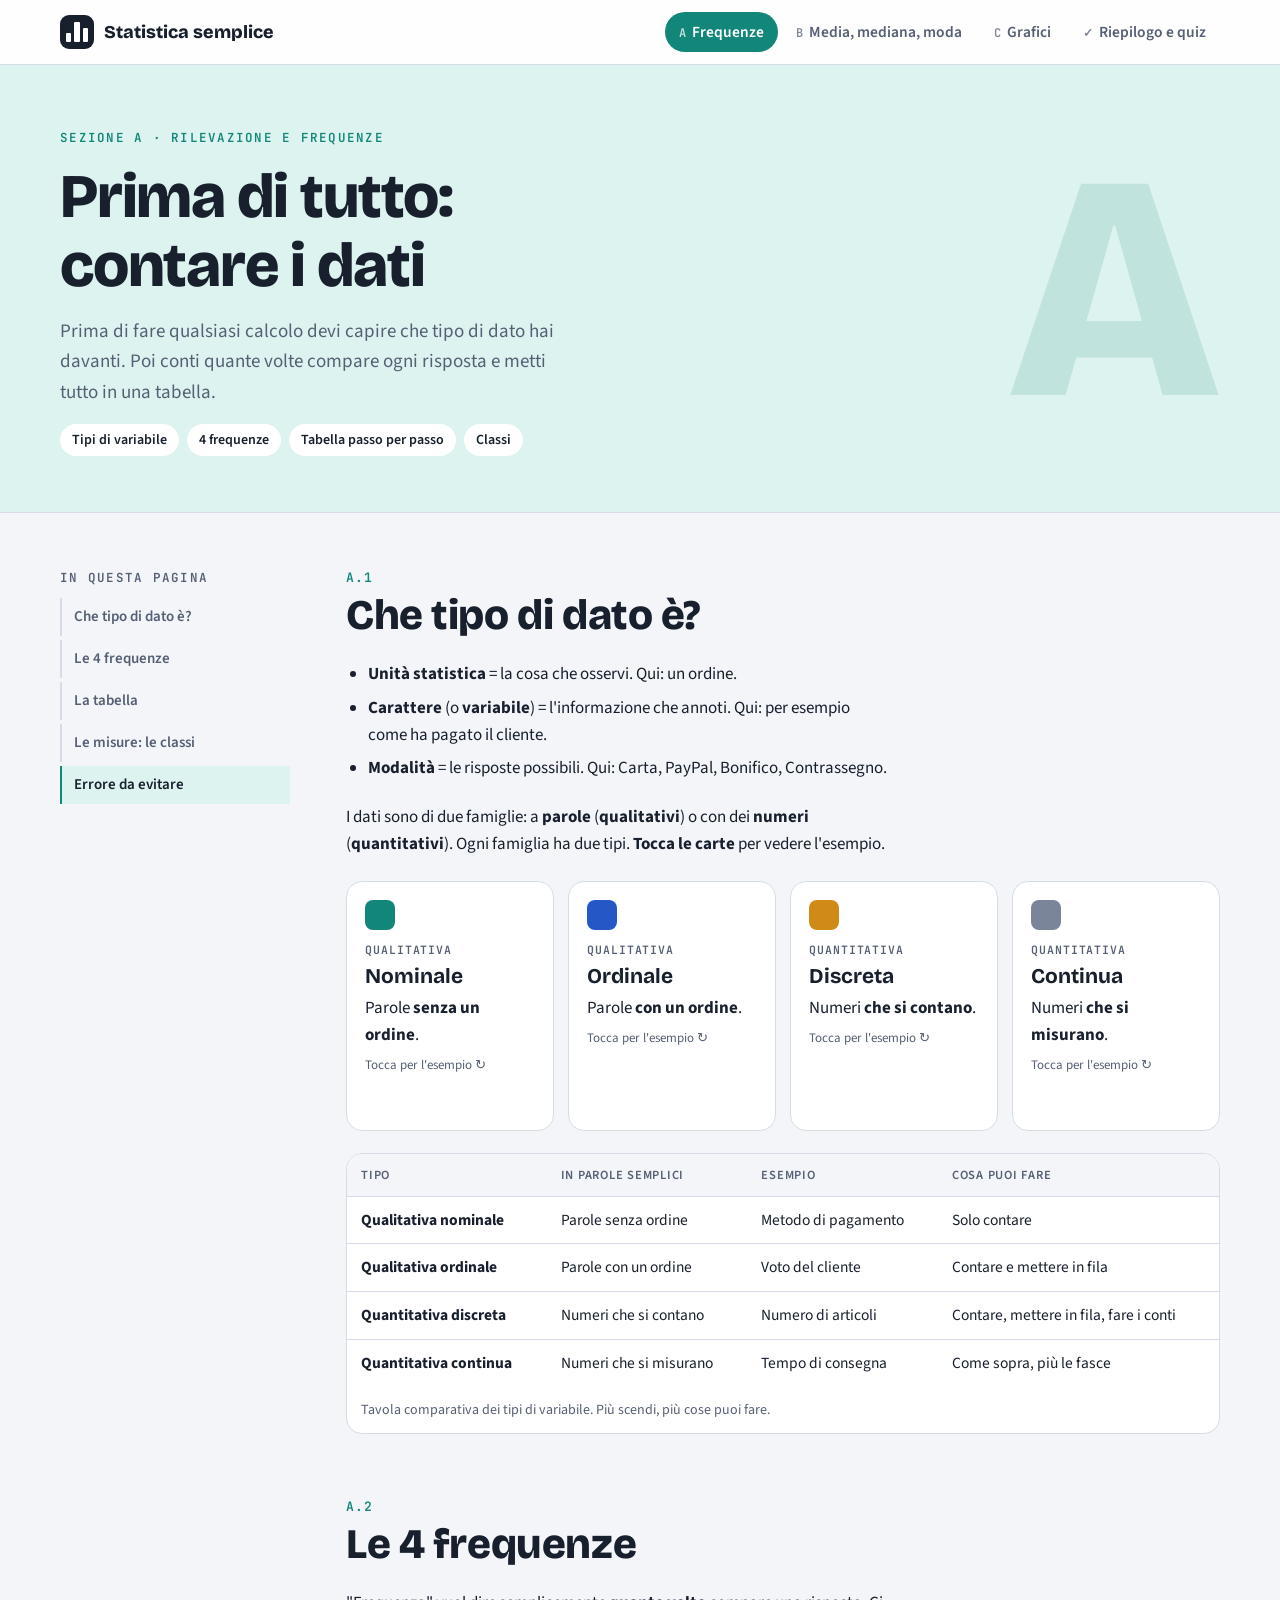
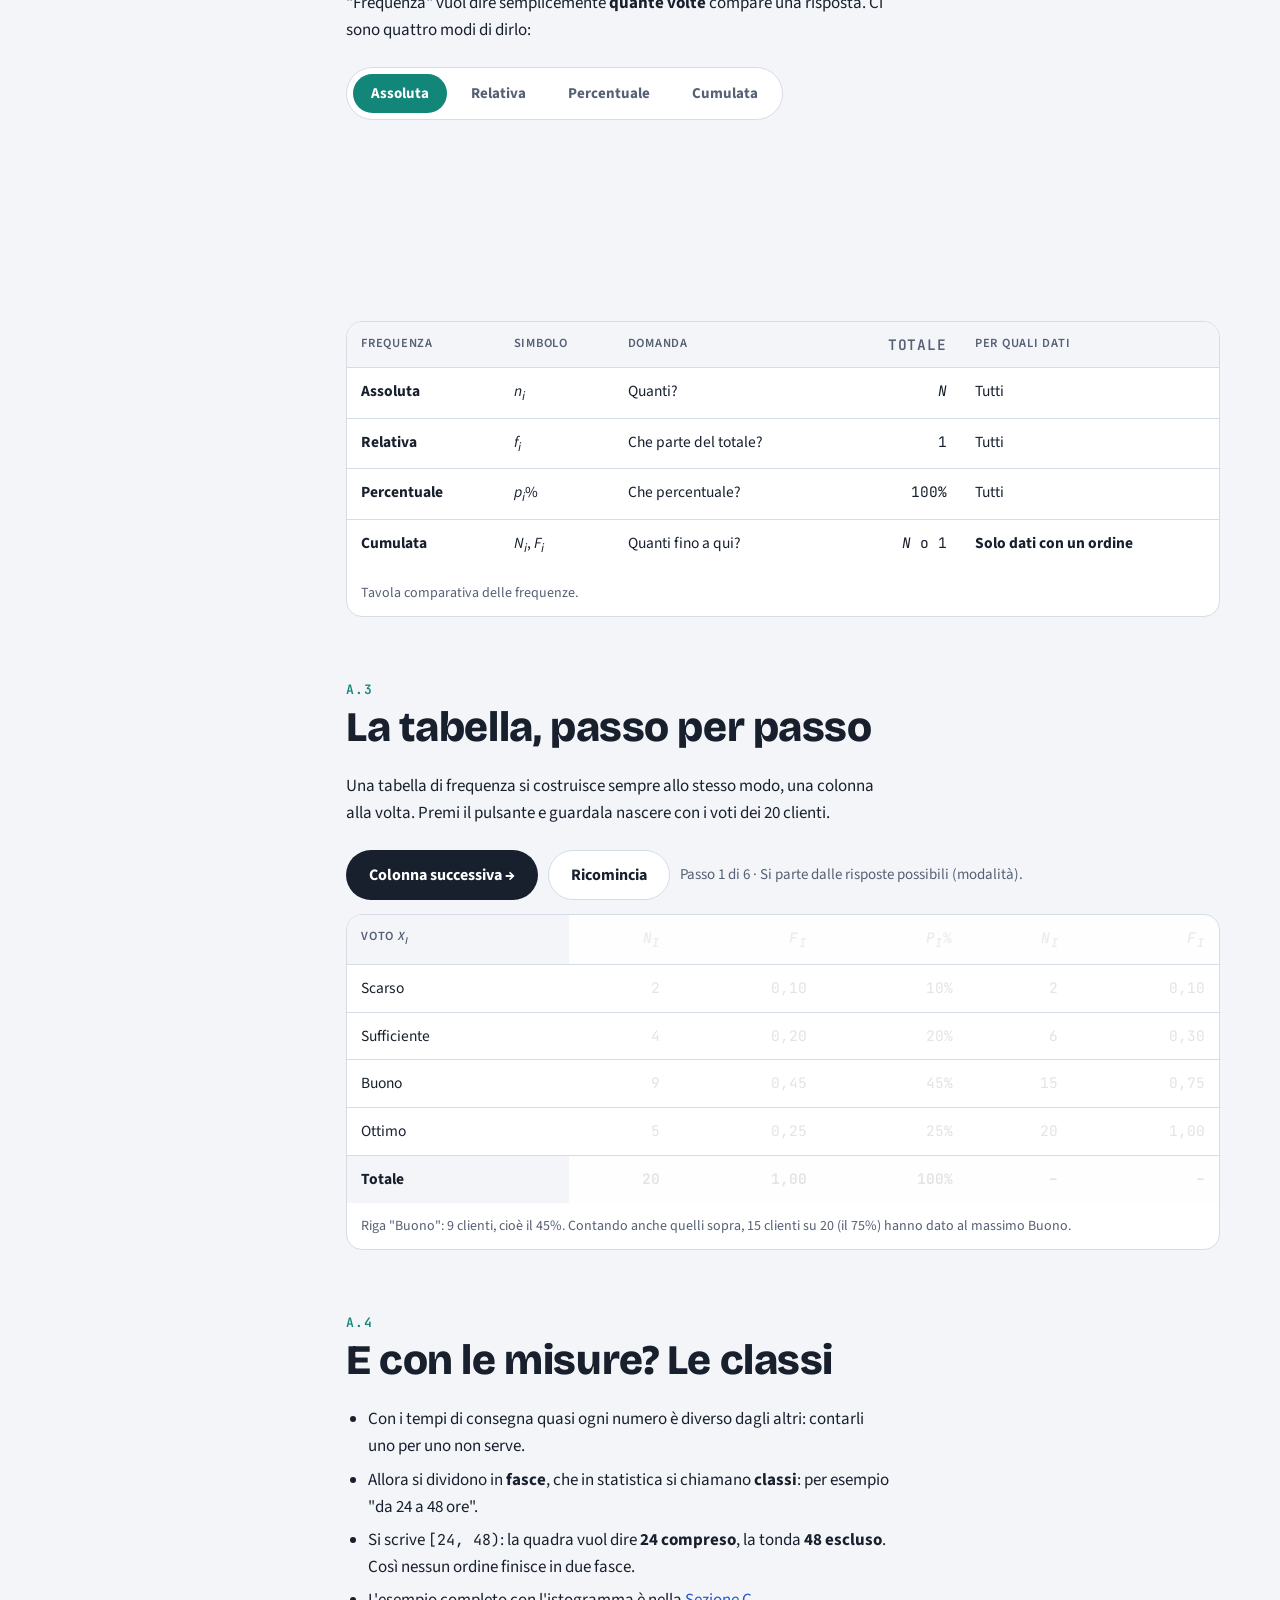
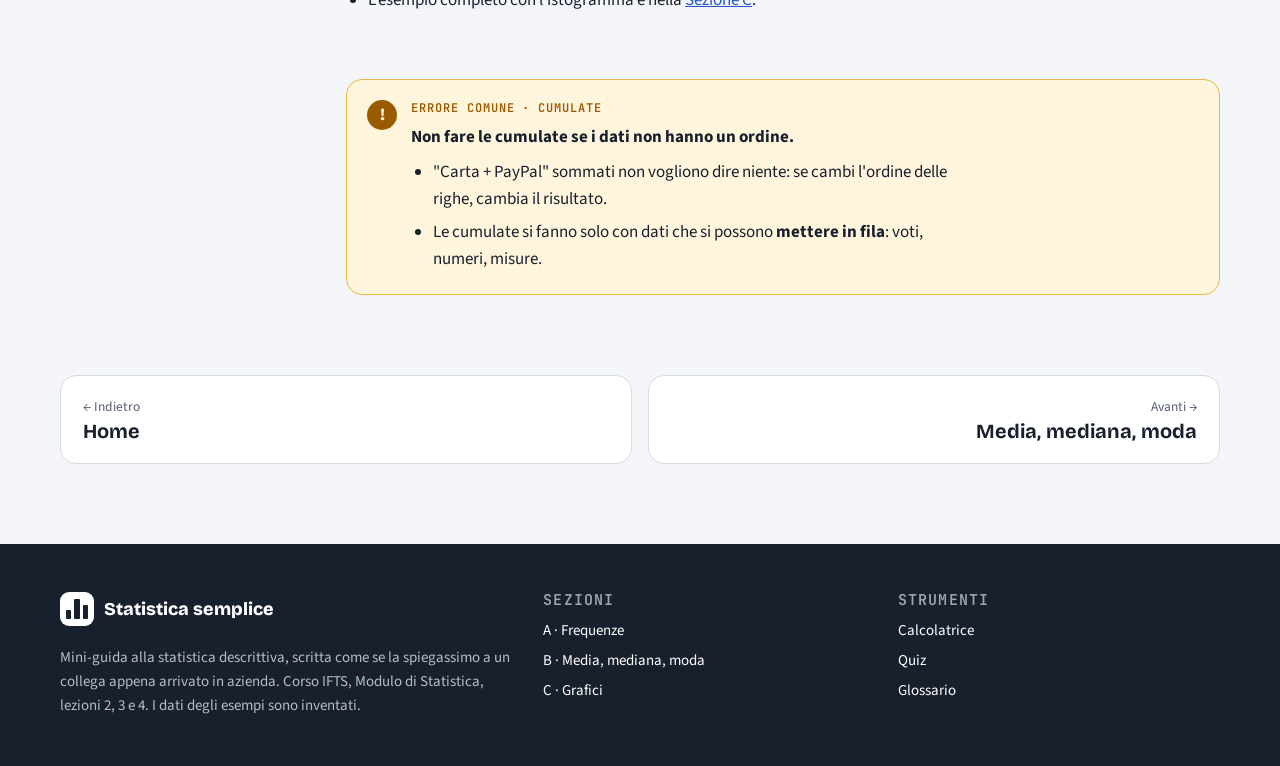
==== frequenze.html @ a4871681 "Trasforma la guida in un sito su più pagine Home con percorso e scelta guidata, pagine A, B e C con " ====
<!doctype html>
<html lang="it">
<head>
<meta charset="utf-8">
<meta name="viewport" content="width=device-width, initial-scale=1, viewport-fit=cover">
<title>Frequenze e tipi di dati · Statistica descrittiva spiegata semplice</title>
<meta name="description" content="Variabili qualitative e quantitative, frequenza assoluta, relativa, percentuale e cumulata, tabella di frequenza e classi, spiegate semplice.">
<meta name="robots" content="index, follow">
<link rel="canonical" href="https://mistik80.github.io/statistica-descrittiva/frequenze.html">
<meta property="og:type" content="website">
<meta property="og:url" content="https://mistik80.github.io/statistica-descrittiva/frequenze.html">
<meta property="og:title" content="Frequenze e tipi di dati · Statistica descrittiva spiegata semplice">
<meta property="og:description" content="Variabili qualitative e quantitative, frequenza assoluta, relativa, percentuale e cumulata, tabella di frequenza e classi, spiegate semplice.">
<meta property="og:locale" content="it_IT">
<meta name="theme-color" content="#2557c7">
<link rel="icon" href="favicon.svg" type="image/svg+xml">
<link rel="preconnect" href="https://fonts.googleapis.com">
<link rel="preconnect" href="https://fonts.gstatic.com" crossorigin>
<link rel="stylesheet" href="https://fonts.googleapis.com/css2?family=Bricolage+Grotesque:opsz,wght@12..96,600;12..96,800&family=Source+Sans+3:ital,wght@0,400;0,600;0,700;1,400&family=JetBrains+Mono:wght@400;600&display=swap">
<link rel="stylesheet" href="style.css">
<script>document.documentElement.classList.add('js');</script>
</head>
<body class="p-a">
<div class="progress" aria-hidden="true"></div>
<header class="nav">
  <div class="wrap">
    <a class="brand" href="./"><span class="brand-mark" aria-hidden="true"><i></i><i></i><i></i></span>Statistica semplice</a>
    <button class="burger" type="button" aria-label="Apri il menu" aria-expanded="false" aria-controls="menu">☰</button>
    <ul class="nav-links" id="menu">
        <li><a href="frequenze.html" aria-current="page"><span class="k">A</span>Frequenze</a></li>
        <li><a href="indici.html"><span class="k">B</span>Media, mediana, moda</a></li>
        <li><a href="grafici.html"><span class="k">C</span>Grafici</a></li>
        <li><a href="riepilogo.html"><span class="k">✓</span>Riepilogo e quiz</a></li>
    </ul>
  </div>
</header>

<section class="page-hero">
  <div class="wrap">
    <span class="letter" aria-hidden="true">A</span>
    <span class="eyebrow">Sezione A · Rilevazione e frequenze</span>
    <h1>Prima di tutto: contare i dati</h1>
    <p class="lead">Prima di fare qualsiasi calcolo devi capire che tipo di dato hai davanti. Poi conti quante volte compare ogni risposta e metti tutto in una tabella.</p>
    <div class="chips"><span class="chip">Tipi di variabile</span><span class="chip">4 frequenze</span><span class="chip">Tabella passo per passo</span><span class="chip">Classi</span></div>
  </div>
</section>

<div class="wrap layout">
  <nav class="toc" aria-label="In questa pagina">
    <span class="eyebrow">In questa pagina</span>
    <a href="#tipi">Che tipo di dato è?</a>
    <a href="#frequenze">Le 4 frequenze</a>
    <a href="#tabella">La tabella</a>
    <a href="#classi">Le misure: le classi</a>
    <a href="#errori-a">Errore da evitare</a>
  </nav>

  <main class="content">
    <section id="tipi">
      <div class="sec-title rv"><span class="num">A.1</span><h2>Che tipo di dato è?</h2></div>
      <ul class="rv">
        <li><strong>Unità statistica</strong> = la cosa che osservi. Qui: un ordine.</li>
        <li><strong>Carattere</strong> (o <strong>variabile</strong>) = l'informazione che annoti. Qui: per esempio come ha pagato il cliente.</li>
        <li><strong>Modalità</strong> = le risposte possibili. Qui: Carta, PayPal, Bonifico, Contrassegno.</li>
      </ul>
      <p class="rv">I dati sono di due famiglie: a <strong>parole</strong> (<strong>qualitativi</strong>) o con dei <strong>numeri</strong> (<strong>quantitativi</strong>). Ogni famiglia ha due tipi. <strong>Tocca le carte</strong> per vedere l'esempio.</p>
      <div class="flips rv-stagger">
        <button class="flip f1" type="button" aria-pressed="false">
          <span class="flip-in">
            <span class="face front"><span class="dot"></span><span class="fam">Qualitativa</span><b>Nominale</b><span>Parole <strong>senza un ordine</strong>.</span><span class="hint">Tocca per l'esempio ↻</span></span>
            <span class="face back"><span class="fam">Esempio</span><b>Come ha pagato</b><span>Carta non è "più" di PayPal. Si può <strong>solo contare</strong>.</span><span class="hint">Tocca per tornare ↻</span></span>
          </span>
        </button>
        <button class="flip f2" type="button" aria-pressed="false">
          <span class="flip-in">
            <span class="face front"><span class="dot"></span><span class="fam">Qualitativa</span><b>Ordinale</b><span>Parole <strong>con un ordine</strong>.</span><span class="hint">Tocca per l'esempio ↻</span></span>
            <span class="face back"><span class="fam">Esempio</span><b>Il voto</b><span>Scarso → Sufficiente → Buono → Ottimo. Si può contare e <strong>mettere in fila</strong>.</span><span class="hint">Tocca per tornare ↻</span></span>
          </span>
        </button>
        <button class="flip f3" type="button" aria-pressed="false">
          <span class="flip-in">
            <span class="face front"><span class="dot"></span><span class="fam">Quantitativa</span><b>Discreta</b><span>Numeri <strong>che si contano</strong>.</span><span class="hint">Tocca per l'esempio ↻</span></span>
            <span class="face back"><span class="fam">Esempio</span><b>Quanti articoli</b><span>1, 2, 3… mai 2,7. Si possono <strong>fare i conti</strong>.</span><span class="hint">Tocca per tornare ↻</span></span>
          </span>
        </button>
        <button class="flip f4" type="button" aria-pressed="false">
          <span class="flip-in">
            <span class="face front"><span class="dot"></span><span class="fam">Quantitativa</span><b>Continua</b><span>Numeri <strong>che si misurano</strong>.</span><span class="hint">Tocca per l'esempio ↻</span></span>
            <span class="face back"><span class="fam">Esempio</span><b>Tempo di consegna</b><span>18,5 h; 41,25 h… Di solito si <strong>dividono in fasce</strong>.</span><span class="hint">Tocca per tornare ↻</span></span>
          </span>
        </button>
      </div>
      <div class="tbl rv">
        <table>
          <thead><tr><th>Tipo</th><th>In parole semplici</th><th>Esempio</th><th>Cosa puoi fare</th></tr></thead>
          <tbody>
            <tr><td><strong>Qualitativa nominale</strong></td><td>Parole senza ordine</td><td>Metodo di pagamento</td><td>Solo contare</td></tr>
            <tr><td><strong>Qualitativa ordinale</strong></td><td>Parole con un ordine</td><td>Voto del cliente</td><td>Contare e mettere in fila</td></tr>
            <tr><td><strong>Quantitativa discreta</strong></td><td>Numeri che si contano</td><td>Numero di articoli</td><td>Contare, mettere in fila, fare i conti</td></tr>
            <tr><td><strong>Quantitativa continua</strong></td><td>Numeri che si misurano</td><td>Tempo di consegna</td><td>Come sopra, più le fasce</td></tr>
          </tbody>
          <caption>Tavola comparativa dei tipi di variabile. Più scendi, più cose puoi fare.</caption>
        </table>
      </div>
    </section>

    <section id="frequenze">
      <div class="sec-title rv"><span class="num">A.2</span><h2>Le 4 frequenze</h2></div>
      <p class="rv">"Frequenza" vuol dire semplicemente <strong>quante volte</strong> compare una risposta. Ci sono quattro modi di dirlo:</p>
      <div class="tabs rv" data-tabs>
        <div class="tablist" role="tablist" aria-label="Tipi di frequenza">
          <button type="button" role="tab" id="t-ass" aria-controls="p-ass" aria-selected="true">Assoluta</button>
          <button type="button" role="tab" id="t-rel" aria-controls="p-rel" aria-selected="false" tabindex="-1">Relativa</button>
          <button type="button" role="tab" id="t-per" aria-controls="p-per" aria-selected="false" tabindex="-1">Percentuale</button>
          <button type="button" role="tab" id="t-cum" aria-controls="p-cum" aria-selected="false" tabindex="-1">Cumulata</button>
        </div>
        <div class="tabpanel" role="tabpanel" id="p-ass" aria-labelledby="t-ass">
          <p class="oneline">Quante volte compare una risposta.</p>
          <ul><li><strong>Simbolo:</strong> <i>n<sub>i</sub></i>. Sommandole tutte ottieni il totale <i>N</i>.</li><li><strong>Esempio:</strong> 9 clienti su 20 hanno dato "Buono" → <i>n</i> = 9.</li></ul>
        </div>
        <div class="tabpanel" role="tabpanel" id="p-rel" aria-labelledby="t-rel" hidden>
          <p class="oneline">La stessa cosa, ma come parte del totale.</p>
          <div class="formula"><math><msub><mi>f</mi><mi>i</mi></msub><mo>=</mo><mfrac><msub><mi>n</mi><mi>i</mi></msub><mi>N</mi></mfrac></math><span class="cap">È un numero tra 0 e 1. Sommandole tutte fa 1.</span></div>
          <ul><li><strong>Esempio:</strong> 9 / 20 = <strong>0,45</strong>.</li></ul>
        </div>
        <div class="tabpanel" role="tabpanel" id="p-per" aria-labelledby="t-per" hidden>
          <p class="oneline">La relativa trasformata in percentuale.</p>
          <div class="formula"><math><msub><mi>p</mi><mi>i</mi></msub><mo>%</mo><mo>=</mo><msub><mi>f</mi><mi>i</mi></msub><mo>×</mo><mn>100</mn></math><span class="cap">Sommandole tutte fa 100%.</span></div>
          <ul><li><strong>Esempio:</strong> 0,45 × 100 = <strong>45%</strong> dei clienti ha dato "Buono".</li></ul>
        </div>
        <div class="tabpanel" role="tabpanel" id="p-cum" aria-labelledby="t-cum" hidden>
          <p class="oneline">Un totale che si accumula riga dopo riga.</p>
          <div class="formula">
            <math><msub><mi>N</mi><mi>i</mi></msub><mo>=</mo><msub><mi>n</mi><mn>1</mn></msub><mo>+</mo><msub><mi>n</mi><mn>2</mn></msub><mo>+</mo><mo>…</mo><mo>+</mo><msub><mi>n</mi><mi>i</mi></msub></math>
            <math><msub><mi>F</mi><mi>i</mi></msub><mo>=</mo><mfrac><msub><mi>N</mi><mi>i</mi></msub><mi>N</mi></mfrac></math>
            <span class="cap">L'ultima riga vale sempre <i>N</i> (assoluta) o 1 (relativa): un controllo veloce sui conti.</span>
          </div>
          <ul><li><strong>Serve per:</strong> "quanti clienti hanno dato <strong>al massimo</strong> Buono?" → 15 su 20.</li><li><strong>Solo</strong> se le risposte si possono mettere in fila (voti, numeri, misure).</li></ul>
        </div>
      </div>
      <div class="tbl rv">
        <table>
          <thead><tr><th>Frequenza</th><th>Simbolo</th><th>Domanda</th><th class="n">Totale</th><th>Per quali dati</th></tr></thead>
          <tbody>
            <tr><td><strong>Assoluta</strong></td><td><i>n<sub>i</sub></i></td><td>Quanti?</td><td class="n"><i>N</i></td><td>Tutti</td></tr>
            <tr><td><strong>Relativa</strong></td><td><i>f<sub>i</sub></i></td><td>Che parte del totale?</td><td class="n">1</td><td>Tutti</td></tr>
            <tr><td><strong>Percentuale</strong></td><td><i>p<sub>i</sub></i>%</td><td>Che percentuale?</td><td class="n">100%</td><td>Tutti</td></tr>
            <tr><td><strong>Cumulata</strong></td><td><i>N<sub>i</sub></i>, <i>F<sub>i</sub></i></td><td>Quanti fino a qui?</td><td class="n"><i>N</i> o 1</td><td><strong>Solo dati con un ordine</strong></td></tr>
          </tbody>
          <caption>Tavola comparativa delle frequenze.</caption>
        </table>
      </div>
    </section>

    <section id="tabella">
      <div class="sec-title rv"><span class="num">A.3</span><h2>La tabella, passo per passo</h2></div>
      <p class="rv">Una tabella di frequenza si costruisce sempre allo stesso modo, una colonna alla volta. Premi il pulsante e guardala nascere con i voti dei 20 clienti.</p>
      <div class="builder rv" data-builder>
        <div class="builder-bar">
          <button class="btn btn-main" type="button" data-next>Colonna successiva →</button>
          <button class="btn btn-ghost" type="button" data-reset>Ricomincia</button>
          <span class="step-txt" aria-live="polite"></span>
        </div>
        <div class="tbl">
          <table>
            <thead><tr><th data-c="0">Voto <i>x<sub>i</sub></i></th><th class="n" data-c="1"><i>n<sub>i</sub></i></th><th class="n" data-c="2"><i>f<sub>i</sub></i></th><th class="n" data-c="3"><i>p<sub>i</sub></i>%</th><th class="n" data-c="4"><i>N<sub>i</sub></i></th><th class="n" data-c="5"><i>F<sub>i</sub></i></th></tr></thead>
            <tbody>
              <tr><td data-c="0">Scarso</td><td class="n" data-c="1">2</td><td class="n" data-c="2">0,10</td><td class="n" data-c="3">10%</td><td class="n" data-c="4">2</td><td class="n" data-c="5">0,10</td></tr>
              <tr><td data-c="0">Sufficiente</td><td class="n" data-c="1">4</td><td class="n" data-c="2">0,20</td><td class="n" data-c="3">20%</td><td class="n" data-c="4">6</td><td class="n" data-c="5">0,30</td></tr>
              <tr><td data-c="0">Buono</td><td class="n" data-c="1">9</td><td class="n" data-c="2">0,45</td><td class="n" data-c="3">45%</td><td class="n" data-c="4">15</td><td class="n" data-c="5">0,75</td></tr>
              <tr><td data-c="0">Ottimo</td><td class="n" data-c="1">5</td><td class="n" data-c="2">0,25</td><td class="n" data-c="3">25%</td><td class="n" data-c="4">20</td><td class="n" data-c="5">1,00</td></tr>
              <tr class="tot"><td data-c="0">Totale</td><td class="n" data-c="1">20</td><td class="n" data-c="2">1,00</td><td class="n" data-c="3">100%</td><td class="n" data-c="4">–</td><td class="n" data-c="5">–</td></tr>
            </tbody>
            <caption>Riga "Buono": 9 clienti, cioè il 45%. Contando anche quelli sopra, 15 clienti su 20 (il 75%) hanno dato al massimo Buono.</caption>
          </table>
        </div>
      </div>
    </section>

    <section id="classi">
      <div class="sec-title rv"><span class="num">A.4</span><h2>E con le misure? Le classi</h2></div>
      <ul class="rv">
        <li>Con i tempi di consegna quasi ogni numero è diverso dagli altri: contarli uno per uno non serve.</li>
        <li>Allora si dividono in <strong>fasce</strong>, che in statistica si chiamano <strong>classi</strong>: per esempio "da 24 a 48 ore".</li>
        <li>Si scrive <span class="mono">[24, 48)</span>: la quadra vuol dire <strong>24 compreso</strong>, la tonda <strong>48 escluso</strong>. Così nessun ordine finisce in due fasce.</li>
        <li>L'esempio completo con l'istogramma è nella <a href="grafici.html#istogramma">Sezione C</a>.</li>
      </ul>
    </section>

    <section id="errori-a">
      <div class="warn rv">
        <span class="lbl">Errore comune · Cumulate</span>
        <p><strong>Non fare le cumulate se i dati non hanno un ordine.</strong></p>
        <ul>
          <li>"Carta + PayPal" sommati non vogliono dire niente: se cambi l'ordine delle righe, cambia il risultato.</li>
          <li>Le cumulate si fanno solo con dati che si possono <strong>mettere in fila</strong>: voti, numeri, misure.</li>
        </ul>
      </div>
    </section>
  </main>
</div>

<nav class="wrap pager" aria-label="Pagina precedente e successiva">
  <a class="prev" href="./"><span>← Indietro</span><b>Home</b></a>
  <a class="next" href="indici.html"><span>Avanti →</span><b>Media, mediana, moda</b></a>
</nav>
<button class="totop" type="button" aria-label="Torna all'inizio">↑</button>
<footer class="site">
  <div class="wrap">
    <div class="stack">
      <a class="brand" href="./"><span class="brand-mark" aria-hidden="true"><i></i><i></i><i></i></span>Statistica semplice</a>
      <p>Mini-guida alla statistica descrittiva, scritta come se la spiegassimo a un collega appena arrivato in azienda. Corso IFTS, Modulo di Statistica, lezioni 2, 3 e 4. I dati degli esempi sono inventati.</p>
    </div>
    <div>
      <h3>Sezioni</h3>
      <ul>
        <li><a href="frequenze.html">A · Frequenze</a></li>
        <li><a href="indici.html">B · Media, mediana, moda</a></li>
        <li><a href="grafici.html">C · Grafici</a></li>
      </ul>
    </div>
    <div>
      <h3>Strumenti</h3>
      <ul>
        <li><a href="indici.html#laboratorio">Calcolatrice</a></li>
        <li><a href="riepilogo.html#quiz">Quiz</a></li>
        <li><a href="riepilogo.html#glossario">Glossario</a></li>
      </ul>
    </div>
  </div>
</footer>
<script src="app.js"></script>
</body>
</html>
---- style.css ----
/* Statistica descrittiva spiegata semplice — stile condiviso
   Layout: barra di navigazione fissa, fasce a tutta larghezza, pagine di sezione con indice laterale */
:root {
  --bg: #f3f5f8;
  --surface: #ffffff;
  --ink: #18202e;
  --muted: #566074;
  --line: #d6dce6;
  --grid: #e3e8f0;
  --blue: #2557c7;
  --blue-soft: #e6edfb;
  --teal: #13867a;
  --teal-soft: #ddf3ef;
  --amber: #b87406;
  --amber-bar: #d08a17;
  --amber-soft: #fcefd6;
  --slate: #7a8599;
  --warn: #9a5a00;
  --warn-bg: #fff4dc;
  --warn-line: #e8b44c;
  --ok: #17784a;
  --ok-bg: #e3f4ea;
  --bad: #b3261e;
  --bad-bg: #fde8e6;
  --shadow: rgba(20, 40, 90, .35);
  --on-accent: #ffffff;
  --font-display: "Bricolage Grotesque", "Segoe UI", system-ui, sans-serif;
  --font-body: "Source Sans 3", "Segoe UI", system-ui, sans-serif;
  --font-mono: "JetBrains Mono", Consolas, "Courier New", monospace;
  --sec: var(--blue);
  --sec-soft: var(--blue-soft);
  --navh: 64px;
}
@media (prefers-color-scheme: dark) {
  :root:not([data-theme="light"]) {
    --bg: #10141b; --surface: #171d27; --ink: #e6eaf2; --muted: #9aa4b6; --line: #2a3343; --grid: #1c2330;
    --blue: #7ea2ff; --blue-soft: #1d2945; --teal: #3fc1b0; --teal-soft: #14302d; --amber: #f0b24a; --amber-bar: #f0b24a; --amber-soft: #33270f;
    --slate: #8f9ab0; --warn: #f3c56b; --warn-bg: #2a2214; --warn-line: #8a6420; --ok: #5fd39a; --ok-bg: #15281e; --bad: #ff8a80; --bad-bg: #3a1b19;
    --shadow: rgba(0, 0, 0, .7); --on-accent: #0f1420;
    color-scheme: dark;
  }
}
:root[data-theme="dark"] {
  --bg: #10141b; --surface: #171d27; --ink: #e6eaf2; --muted: #9aa4b6; --line: #2a3343; --grid: #1c2330;
  --blue: #7ea2ff; --blue-soft: #1d2945; --teal: #3fc1b0; --teal-soft: #14302d; --amber: #f0b24a; --amber-bar: #f0b24a; --amber-soft: #33270f;
  --slate: #8f9ab0; --warn: #f3c56b; --warn-bg: #2a2214; --warn-line: #8a6420; --ok: #5fd39a; --ok-bg: #15281e; --bad: #ff8a80; --bad-bg: #3a1b19;
  --shadow: rgba(0, 0, 0, .7); --on-accent: #0f1420;
  color-scheme: dark;
}
body.p-a { --sec: var(--teal); --sec-soft: var(--teal-soft); }
body.p-b { --sec: var(--blue); --sec-soft: var(--blue-soft); }
body.p-c { --sec: var(--amber); --sec-soft: var(--amber-soft); }
body.p-r { --sec: var(--ink); --sec-soft: var(--grid); }

* { box-sizing: border-box; }
[hidden] { display: none !important; }
html { scroll-behavior: smooth; scroll-padding-top: calc(var(--navh) + 16px); }
body { margin: 0; background: var(--bg); color: var(--ink); font: 17px/1.6 var(--font-body); }
img, svg { max-width: 100%; }
a { color: var(--blue); }
a:focus-visible, button:focus-visible, input:focus-visible, summary:focus-visible { outline: 3px solid var(--blue); outline-offset: 2px; border-radius: 4px; }
h1, h2, h3 { font-family: var(--font-display); text-wrap: balance; line-height: 1.12; margin: 0; }
h1 { font-size: clamp(38px, 6.4vw, 72px); font-weight: 800; letter-spacing: -.02em; }
h2 { font-size: clamp(28px, 4vw, 42px); font-weight: 800; letter-spacing: -.01em; }
h3 { font-size: 22px; font-weight: 600; }
p { margin: 0; max-width: 68ch; }
ul, ol { margin: 0; padding-left: 1.3em; display: grid; gap: 6px; max-width: 68ch; }
strong { font-weight: 700; }
.mono { font-family: var(--font-mono); font-size: .88em; }
.muted { color: var(--muted); }
.small { font-size: 15px; }
.eyebrow { font: 600 12.5px var(--font-mono); letter-spacing: .1em; text-transform: uppercase; color: var(--sec); }

.wrap { max-width: 1200px; margin: 0 auto; padding-left: max(20px, env(safe-area-inset-left, 0px)); padding-right: max(20px, env(safe-area-inset-right, 0px)); }
.band { padding-block: 80px; }
.band.alt { background: var(--surface); border-block: 1px solid var(--line); }
.stack { display: grid; gap: 20px; min-width: 0; }
.stack-lg { display: grid; gap: 40px; min-width: 0; }
.center { text-align: center; justify-items: center; }
.center p { margin-inline: auto; }

/* ---------- Barra di navigazione ---------- */
.progress { position: fixed; top: 0; left: 0; right: 0; height: 3px; z-index: 60; background: var(--sec); transform-origin: 0 50%; transform: scaleX(0); }
.nav { position: sticky; top: 0; z-index: 50; background: color-mix(in srgb, var(--surface) 88%, transparent); backdrop-filter: blur(10px); -webkit-backdrop-filter: blur(10px); border-bottom: 1px solid var(--line); }
.nav .wrap { height: var(--navh); display: flex; align-items: center; gap: 24px; }
.brand { display: flex; align-items: center; gap: 10px; text-decoration: none; color: var(--ink); font: 800 18px var(--font-display); flex: none; }
.brand-mark { width: 34px; height: 34px; border-radius: 9px; background: var(--ink); display: grid; place-items: end center; padding: 7px 6px; grid-template-columns: repeat(3, 1fr); gap: 3px; }
.brand-mark i { display: block; width: 100%; background: var(--surface); border-radius: 1px; }
.brand-mark i:nth-child(1) { height: 45%; } .brand-mark i:nth-child(2) { height: 100%; } .brand-mark i:nth-child(3) { height: 70%; }
.nav-links { display: flex; gap: 4px; margin-left: auto; list-style: none; padding: 0; max-width: none; }
.nav-links a { display: block; text-decoration: none; color: var(--muted); font-weight: 600; font-size: 15.5px; padding: 8px 14px; border-radius: 999px; transition: background .2s, color .2s; }
.nav-links a:hover { color: var(--ink); background: var(--bg); }
.nav-links a[aria-current="page"] { color: var(--on-accent); background: var(--sec); }
.nav-links a .k { font-family: var(--font-mono); font-size: 12px; opacity: .75; margin-right: 6px; }
.burger { display: none; margin-left: auto; width: 44px; height: 44px; border-radius: 10px; border: 1px solid var(--line); background: var(--surface); color: var(--ink); cursor: pointer; font-size: 20px; }

/* ---------- Pulsanti ---------- */
.btns { display: flex; flex-wrap: wrap; gap: 12px; }
.btn { display: inline-flex; align-items: center; gap: 8px; text-decoration: none; font: 700 16px var(--font-body); padding: 13px 22px; border-radius: 999px; border: 1px solid transparent; cursor: pointer; transition: transform .2s, box-shadow .2s, background .2s; }
.btn-main { background: var(--ink); color: var(--surface); }
.btn-ghost { background: var(--surface); color: var(--ink); border-color: var(--line); }
.btn:hover { transform: translateY(-2px); box-shadow: 0 10px 24px -12px var(--shadow); }
.chip { display: inline-flex; align-items: center; gap: 6px; padding: 5px 12px; border-radius: 999px; font-size: 14px; font-weight: 600; background: var(--sec-soft); color: var(--ink); }

/* ---------- Home: hero ---------- */
.hero { position: relative; overflow: hidden; background-color: var(--surface);
  background-image: linear-gradient(var(--grid) 1px, transparent 1px), linear-gradient(90deg, var(--grid) 1px, transparent 1px);
  background-size: 26px 26px; border-bottom: 1px solid var(--line); animation: gridDrift 40s linear infinite; }
.hero .wrap { padding-block: 72px 80px; display: grid; grid-template-columns: minmax(0, 1.1fr) minmax(0, 1fr); gap: 48px; align-items: center; }
.hero-text { display: grid; gap: 22px; min-width: 0; }
.hero-text > * { animation: up .8s cubic-bezier(.2,.8,.2,1) both; }
.hero-text > :nth-child(2) { animation-delay: .1s; } .hero-text > :nth-child(3) { animation-delay: .2s; } .hero-text > :nth-child(4) { animation-delay: .3s; } .hero-text > :nth-child(5) { animation-delay: .4s; }
.hero h1 .x { color: var(--blue); display: block; }
.hero .lead { font-size: 20px; color: var(--muted); max-width: 46ch; }
.hero-stats { display: flex; flex-wrap: wrap; gap: 28px; padding-top: 6px; }
.hero-stats div { display: grid; }
.hero-stats b { font: 800 30px var(--font-display); }
.hero-stats span { font-size: 14px; color: var(--muted); }
.hero-art { position: relative; min-width: 0; }
.hero-art .panel { background: var(--surface); border: 1px solid var(--line); border-radius: 20px; padding: 22px; box-shadow: 0 30px 60px -30px var(--shadow); animation: up .9s .2s cubic-bezier(.2,.8,.2,1) both; }
.hero-art .panel-top { display: flex; justify-content: space-between; align-items: center; font-size: 14px; color: var(--muted); margin-bottom: 8px; }
.hero-art .panel-top b { color: var(--ink); font-family: var(--font-display); font-size: 17px; }
.hero-art svg { display: block; width: 100%; height: auto; }
.hero-art .hb { fill: var(--blue); transform-box: fill-box; transform-origin: 50% 100%; animation: grow 1s cubic-bezier(.2,.8,.2,1) both; }
.hero-art .hb:nth-child(2) { animation-delay: .5s; } .hero-art .hb:nth-child(3) { animation-delay: .58s; } .hero-art .hb:nth-child(4) { animation-delay: .66s; }
.hero-art .hb:nth-child(5) { animation-delay: .74s; } .hero-art .hb:nth-child(6) { animation-delay: .82s; } .hero-art .hb:nth-child(1) { animation-delay: .42s; }
.hero-art .curve { fill: none; stroke: var(--amber-bar); stroke-width: 4; stroke-linecap: round; stroke-dasharray: 520; stroke-dashoffset: 520; animation: draw 1.6s 1.1s ease-out forwards; }
.hero-art .mline { stroke: var(--ink); stroke-width: 1.5; stroke-dasharray: 4 4; opacity: 0; animation: fade .5s 2.4s forwards; }
.hero-art .mlab { fill: var(--ink); font: 600 13px var(--font-mono); opacity: 0; animation: fade .5s 2.5s forwards; }
.hero-art .base { stroke: var(--ink); stroke-width: 1.5; }
.float { position: absolute; background: var(--surface); border: 1px solid var(--line); border-radius: 14px; padding: 10px 14px; box-shadow: 0 16px 30px -18px var(--shadow); font-size: 14px; display: grid; animation: up .7s both, bob 6s ease-in-out infinite; }
.float b { font: 800 22px var(--font-display); }
.float.f1 { left: -22px; bottom: -20px; animation-delay: 1.6s, 2.3s; }
.float.f2 { right: -14px; top: -22px; animation-delay: 1.8s, 2.5s; }
.float.f1 b { color: var(--teal); } .float.f2 b { color: var(--bad); }

/* ---------- Home: carte delle sezioni ---------- */
.sec-cards { display: grid; grid-template-columns: repeat(3, minmax(0, 1fr)); gap: 20px; }
.sec-card { position: relative; overflow: hidden; display: grid; gap: 12px; align-content: start; text-decoration: none; color: var(--ink); background: var(--surface); border: 1px solid var(--line); border-radius: 20px; padding: 28px; min-height: 300px; transition: transform .3s, box-shadow .3s, border-color .3s; }
.sec-card:hover { transform: translateY(-6px); box-shadow: 0 24px 40px -24px var(--shadow); border-color: var(--c); }
.sec-card .big { position: absolute; right: -10px; bottom: -48px; font: 800 200px/1 var(--font-display); color: var(--c); opacity: .12; transition: transform .4s, opacity .4s; }
.sec-card:hover .big { transform: translate(-8px, -8px) rotate(-4deg); opacity: .22; }
.sec-card .tag { font: 600 12.5px var(--font-mono); letter-spacing: .1em; text-transform: uppercase; color: var(--c); }
.sec-card p { color: var(--muted); }
.sec-card ul { list-style: none; padding: 0; display: flex; flex-wrap: wrap; gap: 6px; margin-top: 4px; }
.sec-card li { font-size: 13.5px; font-weight: 600; padding: 3px 10px; border-radius: 999px; background: var(--cs); }
.sec-card .go { margin-top: auto; font-weight: 700; color: var(--c); }
.sec-card.a { --c: var(--teal); --cs: var(--teal-soft); } .sec-card.b { --c: var(--blue); --cs: var(--blue-soft); } .sec-card.c { --c: var(--amber); --cs: var(--amber-soft); }

/* ---------- Home: il caso ---------- */
.case-grid { display: grid; grid-template-columns: minmax(0, 1fr) minmax(0, 1.2fr); gap: 48px; align-items: center; }
.vars { display: grid; grid-template-columns: repeat(2, minmax(0, 1fr)); gap: 14px; }
.var { background: var(--bg); border: 1px solid var(--line); border-radius: 16px; padding: 18px; display: grid; gap: 4px; transition: transform .25s; }
.var:hover { transform: translateY(-3px); }
.var .ic { width: 38px; height: 38px; border-radius: 10px; display: grid; place-items: center; font: 800 16px var(--font-display); color: var(--on-accent); background: var(--c); margin-bottom: 6px; }
.var b { font-size: 17px; }
.var span { font-size: 14.5px; color: var(--muted); }
.var .type { font: 600 11.5px var(--font-mono); text-transform: uppercase; letter-spacing: .08em; color: var(--c); }

/* ---------- Home: chi sceglie cosa ---------- */
.picker { background: var(--ink); color: var(--surface); border-radius: 24px; padding: 40px; display: grid; gap: 24px; }
.picker h2 { color: var(--surface); }
.picker p { color: color-mix(in srgb, var(--surface) 75%, transparent); }
.pick-btns { display: grid; grid-template-columns: repeat(4, minmax(0, 1fr)); gap: 10px; }
.pick-btns button { font: 700 15.5px var(--font-body); text-align: left; padding: 16px; border-radius: 14px; cursor: pointer; border: 1px solid color-mix(in srgb, var(--surface) 25%, transparent); background: transparent; color: var(--surface); transition: background .2s, transform .2s; }
.pick-btns button span { display: block; font-weight: 400; font-size: 13.5px; opacity: .7; }
.pick-btns button:hover { transform: translateY(-2px); background: color-mix(in srgb, var(--surface) 10%, transparent); }
.pick-btns button[aria-pressed="true"] { background: var(--surface); color: var(--ink); }
.pick-out { display: grid; grid-template-columns: repeat(3, minmax(0, 1fr)); gap: 10px; }
.pick-out div { background: color-mix(in srgb, var(--surface) 8%, transparent); border-radius: 14px; padding: 16px; display: grid; gap: 4px; min-width: 0; }
.pick-out span { font: 600 11.5px var(--font-mono); letter-spacing: .08em; text-transform: uppercase; opacity: .65; }
.pick-out b { font: 700 19px var(--font-display); }
.pick-out.swap b { animation: up .45s both; }

/* ---------- Pagine di sezione ---------- */
.page-hero { position: relative; overflow: hidden; background: var(--sec-soft); border-bottom: 1px solid var(--line); }
.page-hero .wrap { padding-block: 64px 56px; display: grid; gap: 16px; position: relative; }
.page-hero .letter { position: absolute; right: 20px; top: 50%; transform: translateY(-50%); font: 800 clamp(160px, 26vw, 320px)/1 var(--font-display); color: var(--sec); opacity: .14; pointer-events: none; animation: letterIn 1.2s cubic-bezier(.2,.8,.2,1) both; }
.page-hero h1 { font-size: clamp(36px, 5.6vw, 62px); max-width: 15ch; animation: up .7s .1s both; }
.page-hero .lead { font-size: 19px; color: var(--muted); max-width: 56ch; animation: up .7s .2s both; }
.page-hero .eyebrow { animation: up .7s both; }
.page-hero .chips { display: flex; flex-wrap: wrap; gap: 8px; animation: up .7s .3s both; }
.page-hero .chip { background: var(--surface); }

.layout { display: grid; grid-template-columns: 230px minmax(0, 1fr); gap: 56px; padding-block: 56px 80px; align-items: start; }
.toc { position: sticky; top: calc(var(--navh) + 24px); display: grid; gap: 4px; }
.toc .eyebrow { margin-bottom: 8px; color: var(--muted); }
.toc a { display: block; text-decoration: none; color: var(--muted); font-size: 15px; font-weight: 600; padding: 7px 12px; border-left: 2px solid var(--line); transition: color .2s, border-color .2s, background .2s; }
.toc a:hover { color: var(--ink); }
.toc a.on { color: var(--ink); border-color: var(--sec); background: var(--sec-soft); }
.content { display: grid; gap: 64px; min-width: 0; }
.content > section { display: grid; gap: 22px; min-width: 0; }
.sec-title { display: grid; gap: 6px; }
.sec-title .num { font: 600 13px var(--font-mono); color: var(--sec); letter-spacing: .08em; }

/* ---------- Componenti ---------- */
.formula { background: var(--sec-soft); border-radius: 14px; padding: 18px 22px; display: flex; flex-wrap: wrap; align-items: center; justify-content: center; gap: 12px 40px; font-size: 21px; overflow-x: auto; }
.formula .cap { flex-basis: 100%; text-align: center; font: 14.5px var(--font-body); color: var(--muted); }
.oneline { position: relative; font: 600 clamp(20px, 2.4vw, 26px)/1.3 var(--font-display); padding: 22px 24px 22px 64px; border-radius: 16px; background: var(--ink); color: var(--surface); }
.oneline::before { content: "“"; position: absolute; left: 20px; top: 6px; font: 800 64px/1 var(--font-display); color: var(--sec); }
.ex { border-left: 3px solid var(--teal); padding: 4px 0 4px 18px; display: grid; gap: 10px; }
.ex .lbl { font: 600 12px var(--font-mono); text-transform: uppercase; letter-spacing: .08em; color: var(--teal); }
.warn { background: var(--warn-bg); border: 1px solid var(--warn-line); border-radius: 16px; padding: 20px 22px 20px 64px; display: grid; gap: 8px; position: relative; }
.warn::before { content: "!"; position: absolute; left: 20px; top: 20px; width: 30px; height: 30px; border-radius: 50%; background: var(--warn); color: var(--warn-bg); display: grid; place-items: center; font: 800 17px var(--font-display); }
.warn .lbl { font: 600 12px var(--font-mono); text-transform: uppercase; letter-spacing: .08em; color: var(--warn); }
.tbl { overflow-x: auto; border: 1px solid var(--line); border-radius: 16px; background: var(--surface); }
table { border-collapse: collapse; width: 100%; font-size: 15.5px; }
th, td { padding: 11px 14px; text-align: left; border-bottom: 1px solid var(--line); vertical-align: top; transition: background .2s, opacity .4s, transform .4s; }
thead th { font-size: 12.5px; text-transform: uppercase; letter-spacing: .06em; color: var(--muted); background: var(--bg); font-weight: 600; white-space: nowrap; }
td.n, th.n { text-align: right; font-family: var(--font-mono); font-variant-numeric: tabular-nums; font-size: 14.5px; white-space: nowrap; }
tbody tr:last-child td { border-bottom: none; }
tbody tr:hover td { background: var(--sec-soft); }
tr.tot td { font-weight: 700; background: var(--bg); }
.tbl caption { caption-side: bottom; text-align: left; padding: 12px 14px; font-size: 14px; color: var(--muted); }
.yes { color: var(--ok); font-weight: 700; }
.no { color: var(--bad); font-weight: 700; }

/* Carte che si girano (tipi di variabile) */
.flips { display: grid; grid-template-columns: repeat(4, minmax(0, 1fr)); gap: 14px; }
.flip { perspective: 1000px; border: none; background: none; padding: 0; cursor: pointer; text-align: left; font: inherit; color: inherit; min-height: 250px; }
.flip-in { position: relative; display: block; width: 100%; height: 100%; min-height: 250px; transition: transform .6s cubic-bezier(.2,.8,.2,1); transform-style: preserve-3d; }
.flip[aria-pressed="true"] .flip-in { transform: rotateY(180deg); }
.face { position: absolute; inset: 0; border-radius: 16px; padding: 18px; display: grid; align-content: start; gap: 6px; backface-visibility: hidden; -webkit-backface-visibility: hidden; border: 1px solid var(--line); }
.face.front { background: var(--surface); }
.face.back { background: var(--fc); color: var(--on-accent); transform: rotateY(180deg); }
.face .fam { font: 600 11.5px var(--font-mono); text-transform: uppercase; letter-spacing: .08em; color: var(--muted); }
.face.back .fam { color: inherit; opacity: .8; }
.face b { font: 700 21px var(--font-display); }
.face .hint { margin-top: auto; font-size: 13px; color: var(--muted); }
.face.back .hint { color: inherit; opacity: .8; }
.flip .dot { width: 30px; height: 30px; border-radius: 8px; background: var(--fc); margin-bottom: 6px; }
.flip.f1 { --fc: var(--teal); } .flip.f2 { --fc: var(--blue); } .flip.f3 { --fc: var(--amber-bar); } .flip.f4 { --fc: var(--slate); }

/* Schede (tab) */
.tabs { display: grid; gap: 20px; }
.tablist { display: flex; flex-wrap: wrap; gap: 6px; padding: 6px; background: var(--surface); border: 1px solid var(--line); border-radius: 999px; justify-self: start; }
.tablist button { font: 700 15px var(--font-body); padding: 9px 18px; border-radius: 999px; border: none; cursor: pointer; background: transparent; color: var(--muted); transition: background .25s, color .25s; }
.tablist button[aria-selected="true"] { background: var(--sec); color: var(--on-accent); }
.tabpanel { display: grid; gap: 18px; animation: up .45s both; }

/* Costruttore di tabella */
.builder { display: grid; gap: 14px; }
.builder-bar { display: flex; flex-wrap: wrap; gap: 10px; align-items: center; }
.builder-bar .step-txt { font-size: 15px; color: var(--muted); }
.ghost { opacity: .12; }
.lit { background: var(--sec-soft) !important; }

/* Mediana: numeri che si mettono in fila */
.sorter { display: grid; gap: 14px; background: var(--surface); border: 1px solid var(--line); border-radius: 16px; padding: 22px; }
.track { position: relative; height: 78px; }
.tok { position: absolute; top: 0; height: 64px; display: grid; place-items: center; border-radius: 12px; background: var(--bg); border: 2px solid var(--line); font: 700 20px var(--font-mono); transition: left .7s cubic-bezier(.2,.8,.2,1), background .3s, border-color .3s, color .3s, transform .3s; }
.tok.mid { background: var(--blue); border-color: var(--blue); color: var(--on-accent); transform: translateY(-6px); }
.tok.far { border-color: var(--bad); color: var(--bad); }
.sorter .res { font: 600 18px var(--font-display); min-height: 1.4em; }

/* Grafici */
.charts { display: grid; grid-template-columns: repeat(2, minmax(0, 1fr)); gap: 18px; }
figure { margin: 0; background: var(--surface); border: 1px solid var(--line); border-radius: 16px; padding: 20px; display: grid; gap: 12px; min-width: 0; align-content: start; transition: transform .25s, box-shadow .25s; }
figure:hover { transform: translateY(-3px); box-shadow: 0 18px 34px -22px var(--shadow); }
figure svg { width: 100%; height: auto; display: block; }
figcaption { font-size: 15px; color: var(--muted); }
figcaption b { color: var(--ink); }
svg text { font-family: var(--font-body); fill: var(--muted); font-size: 12px; }
svg .val { fill: var(--ink); font-weight: 600; font-family: var(--font-mono); font-size: 11px; }
svg .axis { stroke: var(--ink); stroke-width: 1.2; }
svg .gl { stroke: var(--line); stroke-width: 1; }
svg .b1 { fill: var(--blue); } svg .b2 { fill: var(--teal); } svg .b3 { fill: var(--amber-bar); } svg .b4 { fill: var(--slate); }
svg .badbar { fill: var(--bad); opacity: .8; }
svg .pt { fill: var(--surface); stroke: var(--blue); stroke-width: 2.5; }
svg .ln { fill: none; stroke: var(--blue); stroke-width: 3; stroke-linejoin: round; }
svg .meanl { stroke: var(--bad); stroke-width: 2; stroke-dasharray: 4 3; }
svg .medl { stroke: var(--teal); stroke-width: 2; }
svg .t-mean { fill: var(--bad); font-weight: 700; }
svg .t-med { fill: var(--teal); font-weight: 700; }
svg .slice { stroke: var(--surface); stroke-width: 2; }
.legend { display: grid; gap: 6px; font-size: 15px; }
.legend div { display: flex; align-items: center; gap: 8px; }
.legend i { width: 12px; height: 12px; border-radius: 3px; flex: none; }
.legend .n { margin-left: auto; font-family: var(--font-mono); font-size: 13.5px; }
.pie { display: grid; grid-template-columns: minmax(0, 220px) minmax(0, 1fr); gap: 20px; align-items: center; }

/* Galleria grafici */
.stage { display: grid; grid-template-columns: 260px minmax(0, 1fr); gap: 20px; align-items: start; }
.stage-menu { display: grid; gap: 8px; }
.stage-menu button { text-align: left; font: 700 16px var(--font-body); padding: 14px 16px; border-radius: 14px; border: 1px solid var(--line); background: var(--surface); color: var(--ink); cursor: pointer; display: grid; gap: 2px; transition: border-color .2s, background .2s, transform .2s; }
.stage-menu button span { font-weight: 400; font-size: 13.5px; color: var(--muted); }
.stage-menu button:hover { transform: translateX(3px); }
.stage-menu button[aria-selected="true"] { border-color: var(--sec); background: var(--sec-soft); }
.stage-panel { display: grid; gap: 16px; min-width: 0; }
.dos { display: grid; grid-template-columns: repeat(2, minmax(0, 1fr)); gap: 12px; }
.dos div { border-radius: 14px; padding: 14px 16px; display: grid; gap: 6px; }
.dos .do { background: var(--ok-bg); } .dos .dont { background: var(--bad-bg); }
.dos b { font: 600 12px var(--font-mono); text-transform: uppercase; letter-spacing: .08em; }
.dos .do b { color: var(--ok); } .dos .dont b { color: var(--bad); }
.dos ul { font-size: 15px; }
.toggle { display: inline-flex; gap: 4px; padding: 4px; border-radius: 999px; background: var(--bg); border: 1px solid var(--line); justify-self: start; }
.toggle button { font: 700 14px var(--font-body); border: none; padding: 7px 14px; border-radius: 999px; cursor: pointer; background: transparent; color: var(--muted); }
.toggle button[aria-pressed="true"] { background: var(--surface); color: var(--ink); box-shadow: 0 2px 6px -2px var(--shadow); }
.toggle button.okb[aria-pressed="true"] { color: var(--ok); } .toggle button.badb[aria-pressed="true"] { color: var(--bad); }

/* Laboratorio */
.lab { background: var(--ink); color: var(--surface); border-radius: 22px; padding: 30px; display: grid; gap: 16px; }
.lab .eyebrow { color: var(--sec); }
.lab label { font: 700 22px var(--font-display); }
.lab .row { display: flex; gap: 10px; flex-wrap: wrap; }
.lab input { flex: 1 1 260px; min-width: 0; font: 17px var(--font-mono); padding: 12px 14px; border-radius: 12px; border: 1px solid color-mix(in srgb, var(--surface) 25%, transparent); background: color-mix(in srgb, var(--surface) 8%, transparent); color: var(--surface); }
.lab button { font: 600 15px var(--font-body); padding: 12px 16px; border-radius: 12px; cursor: pointer; border: 1px solid color-mix(in srgb, var(--surface) 25%, transparent); background: transparent; color: var(--surface); }
.lab button:hover { background: color-mix(in srgb, var(--surface) 10%, transparent); }
.lab .hint { font-size: 14.5px; opacity: .7; }
.out { display: grid; grid-template-columns: repeat(4, minmax(0, 1fr)); gap: 10px; }
.out div { background: color-mix(in srgb, var(--surface) 8%, transparent); border-radius: 12px; padding: 12px 14px; display: grid; gap: 2px; min-width: 0; }
.out span { font-size: 12px; opacity: .7; text-transform: uppercase; letter-spacing: .08em; }
.out b { font: 700 24px var(--font-mono); overflow-wrap: anywhere; display: inline-block; }
.out div.flash b { animation: flash .6s ease-out; }
#lab-sorted { font: 14px var(--font-mono); opacity: .8; overflow-wrap: anywhere; }
#lab-msg { font-size: 16px; }
#lab-msg.err { color: var(--bad); }

/* Riepilogo: passi, quiz, glossario */
.steps { counter-reset: s; list-style: none; padding: 0; display: grid; grid-template-columns: repeat(4, minmax(0, 1fr)); gap: 14px; max-width: none; }
.steps li { counter-increment: s; background: var(--surface); border: 1px solid var(--line); border-radius: 16px; padding: 20px; display: grid; gap: 6px; align-content: start; }
.steps li::before { content: counter(s); width: 36px; height: 36px; border-radius: 50%; background: var(--ink); color: var(--surface); display: grid; place-items: center; font: 700 15px var(--font-mono); }
.quiz { display: grid; gap: 14px; }
.q { background: var(--surface); border: 1px solid var(--line); border-radius: 16px; padding: 20px; display: grid; gap: 12px; }
.q h3 { font-size: 19px; }
.q .opts { display: flex; flex-wrap: wrap; gap: 8px; }
.q .opts button { font: 600 15px var(--font-body); padding: 9px 14px; border-radius: 10px; border: 1px solid var(--line); background: var(--bg); color: var(--ink); cursor: pointer; transition: background .2s, border-color .2s, transform .2s; }
.q .opts button:hover:not(:disabled) { transform: translateY(-2px); border-color: var(--blue); }
.q .opts button:disabled { cursor: default; }
.q .opts button.right { background: var(--ok-bg); border-color: var(--ok); color: var(--ok); }
.q .opts button.wrong { background: var(--bad-bg); border-color: var(--bad); color: var(--bad); }
.q .why { font-size: 15px; color: var(--muted); }
.score { display: flex; align-items: center; gap: 16px; flex-wrap: wrap; background: var(--ink); color: var(--surface); border-radius: 16px; padding: 18px 22px; }
.score b { font: 800 30px var(--font-display); }
.score button { margin-left: auto; font: 700 15px var(--font-body); padding: 10px 16px; border-radius: 999px; border: none; cursor: pointer; background: var(--surface); color: var(--ink); }
.gloss-search { font: 17px var(--font-body); padding: 13px 16px; border-radius: 12px; border: 1px solid var(--line); background: var(--surface); color: var(--ink); width: 100%; max-width: 420px; }
.gloss { display: grid; grid-template-columns: repeat(3, minmax(0, 1fr)); gap: 12px; margin: 0; }
.gloss div { background: var(--surface); border: 1px solid var(--line); border-radius: 14px; padding: 16px; min-width: 0; }
.gloss dt { font-weight: 700; }
.gloss dd { margin: 4px 0 0; font-size: 15.5px; color: var(--muted); }

/* Navigazione tra pagine e piè di pagina */
.pager { display: grid; grid-template-columns: repeat(2, minmax(0, 1fr)); gap: 16px; padding-bottom: 80px; }
.pager a { text-decoration: none; color: var(--ink); background: var(--surface); border: 1px solid var(--line); border-radius: 16px; padding: 20px 22px; display: grid; gap: 2px; transition: transform .25s, border-color .25s; }
.pager a:hover { transform: translateY(-3px); border-color: var(--sec); }
.pager a span { font-size: 13.5px; color: var(--muted); }
.pager a b { font: 700 20px var(--font-display); }
.pager a.next { text-align: right; grid-column: 2; }
footer.site { background: var(--ink); color: var(--surface); }
footer.site .wrap { padding-block: 48px; display: grid; grid-template-columns: minmax(0, 1.4fr) repeat(2, minmax(0, 1fr)); gap: 32px; }
footer.site p, footer.site li { color: color-mix(in srgb, var(--surface) 70%, transparent); font-size: 15px; }
footer.site a { color: var(--surface); text-decoration: none; }
footer.site a:hover { text-decoration: underline; }
footer.site ul { list-style: none; padding: 0; }
footer.site .brand { color: var(--surface); }
footer.site .brand-mark { background: var(--surface); }
footer.site .brand-mark i { background: var(--ink); }
footer.site h3 { font-size: 15px; font-family: var(--font-mono); text-transform: uppercase; letter-spacing: .08em; color: color-mix(in srgb, var(--surface) 60%, transparent); margin-bottom: 10px; }
.totop { position: fixed; right: calc(20px + env(safe-area-inset-right, 0px)); bottom: calc(20px + env(safe-area-inset-bottom, 0px)); z-index: 40; width: 48px; height: 48px; border-radius: 50%; border: none; cursor: pointer; background: var(--sec); color: var(--on-accent); font-size: 20px; display: grid; place-items: center; opacity: 0; transform: translateY(16px); pointer-events: none; transition: opacity .3s, transform .3s; box-shadow: 0 10px 24px -10px var(--shadow); }
.totop.show { opacity: 1; transform: none; pointer-events: auto; }

/* ---------- Animazioni allo scorrimento (solo con JavaScript: senza, tutto resta visibile) ---------- */
html.js .rv { opacity: 0; transform: translateY(26px); transition: opacity .8s cubic-bezier(.2,.8,.2,1), transform .8s cubic-bezier(.2,.8,.2,1); }
html.js .rv.in { opacity: 1; transform: none; }
html.js .rv-stagger > * { opacity: 0; transform: translateY(22px); transition: opacity .7s cubic-bezier(.2,.8,.2,1), transform .7s cubic-bezier(.2,.8,.2,1); }
html.js .rv-stagger.in > * { opacity: 1; transform: none; }
html.js .rv-stagger.in > :nth-child(2) { transition-delay: .08s; } html.js .rv-stagger.in > :nth-child(3) { transition-delay: .16s; }
html.js .rv-stagger.in > :nth-child(4) { transition-delay: .24s; } html.js .rv-stagger.in > :nth-child(5) { transition-delay: .32s; }
html.js .rv-stagger.in > :nth-child(6) { transition-delay: .4s; } html.js .rv-stagger.in > :nth-child(n+7) { transition-delay: .48s; }
html.js .chart svg rect[class^="b"] { transform-box: fill-box; transform-origin: 50% 100%; transform: scaleY(0); transition: transform .9s cubic-bezier(.2,.8,.2,1); }
html.js .chart.in svg rect[class^="b"] { transform: scaleY(1); }
html.js .chart svg rect:nth-of-type(2) { transition-delay: .08s; } html.js .chart svg rect:nth-of-type(3) { transition-delay: .16s; }
html.js .chart svg rect:nth-of-type(4) { transition-delay: .24s; } html.js .chart svg rect:nth-of-type(5) { transition-delay: .32s; }
html.js .chart .ln { stroke-dasharray: 600; stroke-dashoffset: 600; transition: stroke-dashoffset 1.6s ease-out .2s; }
html.js .chart.in .ln { stroke-dashoffset: 0; }
html.js .chart .pt { transform-box: fill-box; transform-origin: center; transform: scale(0); transition: transform .4s cubic-bezier(.3,1.6,.5,1); }
html.js .chart.in .pt { transform: scale(1); }
html.js .chart.in .pt:nth-of-type(2) { transition-delay: .2s; } html.js .chart.in .pt:nth-of-type(3) { transition-delay: .4s; }
html.js .chart.in .pt:nth-of-type(4) { transition-delay: .6s; } html.js .chart.in .pt:nth-of-type(5) { transition-delay: .8s; } html.js .chart.in .pt:nth-of-type(6) { transition-delay: 1s; }
html.js .chart .val, html.js .chart .t-mean, html.js .chart .t-med { opacity: 0; transition: opacity .5s .9s; }
html.js .chart.in .val, html.js .chart.in .t-mean, html.js .chart.in .t-med { opacity: 1; }
html.js .chart .meanl, html.js .chart .medl { transform-box: fill-box; transform-origin: 50% 100%; transform: scaleY(0); transition: transform .6s .6s ease-out; }
html.js .chart.in .meanl, html.js .chart.in .medl { transform: scaleY(1); }
html.js .chart .pie svg { transform: rotate(-120deg) scale(.6); opacity: 0; transition: transform 1.1s cubic-bezier(.2,.8,.2,1), opacity .6s; }
html.js .chart.in .pie svg { transform: none; opacity: 1; }

@keyframes up { from { opacity: 0; transform: translateY(20px); } to { opacity: 1; transform: none; } }
@keyframes grow { from { transform: scaleY(0); } to { transform: scaleY(1); } }
@keyframes draw { to { stroke-dashoffset: 0; } }
@keyframes fade { to { opacity: 1; } }
@keyframes bob { 0%, 100% { translate: 0 0; } 50% { translate: 0 -8px; } }
@keyframes flash { 0% { color: var(--sec); transform: scale(1.15); } 100% { transform: none; } }
@keyframes gridDrift { from { background-position: 0 0, 0 0; } to { background-position: 0 260px, 260px 0; } }
@keyframes letterIn { from { opacity: 0; transform: translateY(-40%) rotate(-8deg); } to { opacity: .14; transform: translateY(-50%); } }

/* ---------- Schermi piccoli ---------- */
@media (max-width: 1000px) {
  .layout { grid-template-columns: minmax(0, 1fr); gap: 24px; }
  .toc { position: static; display: flex; flex-wrap: wrap; gap: 6px; }
  .toc .eyebrow { width: 100%; margin: 0; }
  .toc a { border: 1px solid var(--line); border-radius: 999px; padding: 5px 12px; font-size: 14px; }
  .flips { grid-template-columns: repeat(2, minmax(0, 1fr)); }
  .stage { grid-template-columns: minmax(0, 1fr); }
  .stage-menu { grid-template-columns: repeat(2, minmax(0, 1fr)); }
  .steps { grid-template-columns: repeat(2, minmax(0, 1fr)); }
  .pick-btns { grid-template-columns: repeat(2, minmax(0, 1fr)); }
}
@media (max-width: 860px) {
  .burger { display: grid; place-items: center; }
  .nav-links { display: none; position: absolute; top: var(--navh); left: 0; right: 0; flex-direction: column; gap: 2px; padding: 12px max(20px, env(safe-area-inset-left, 0px)) 18px; background: var(--surface); border-bottom: 1px solid var(--line); box-shadow: 0 20px 30px -20px var(--shadow); }
  .nav-links.open { display: flex; animation: up .3s both; }
  .nav-links a { padding: 12px 14px; font-size: 17px; }
  .hero .wrap, .case-grid { grid-template-columns: minmax(0, 1fr); }
  .hero .wrap { padding-block: 48px 64px; }
  .float.f1 { left: 8px; } .float.f2 { right: 8px; }
  .sec-cards { grid-template-columns: minmax(0, 1fr); }
  .sec-card { min-height: 0; }
  .charts, .gloss, .dos, .pick-out { grid-template-columns: minmax(0, 1fr); }
  footer.site .wrap { grid-template-columns: minmax(0, 1fr); }
  .band { padding-block: 56px; }
}
@media (max-width: 560px) {
  body { font-size: 16px; }
  .flips, .vars, .steps, .stage-menu, .pick-btns { grid-template-columns: minmax(0, 1fr); }
  .out { grid-template-columns: repeat(2, minmax(0, 1fr)); }
  .pie { grid-template-columns: minmax(0, 1fr); justify-items: center; }
  .pie svg { max-width: 200px; }
  .pie .legend { width: 100%; }
  .picker, .lab { padding: 22px; }
  .pager { grid-template-columns: minmax(0, 1fr); }
  .pager a.next { grid-column: 1; }
  .formula { font-size: 18px; }
  .page-hero .letter { opacity: .08; }
}
@media (prefers-reduced-motion: reduce) {
  html { scroll-behavior: auto; }
  *, *::before, *::after { animation: none !important; transition: none !important; }
  html.js .rv, html.js .rv-stagger > *, html.js .chart *, html.js .chart .pie svg { opacity: 1 !important; transform: none !important; stroke-dashoffset: 0 !important; }
  .hero-art .curve { stroke-dashoffset: 0; } .hero-art .mline, .hero-art .mlab { opacity: 1; }
  .page-hero .letter { opacity: .14; }
}
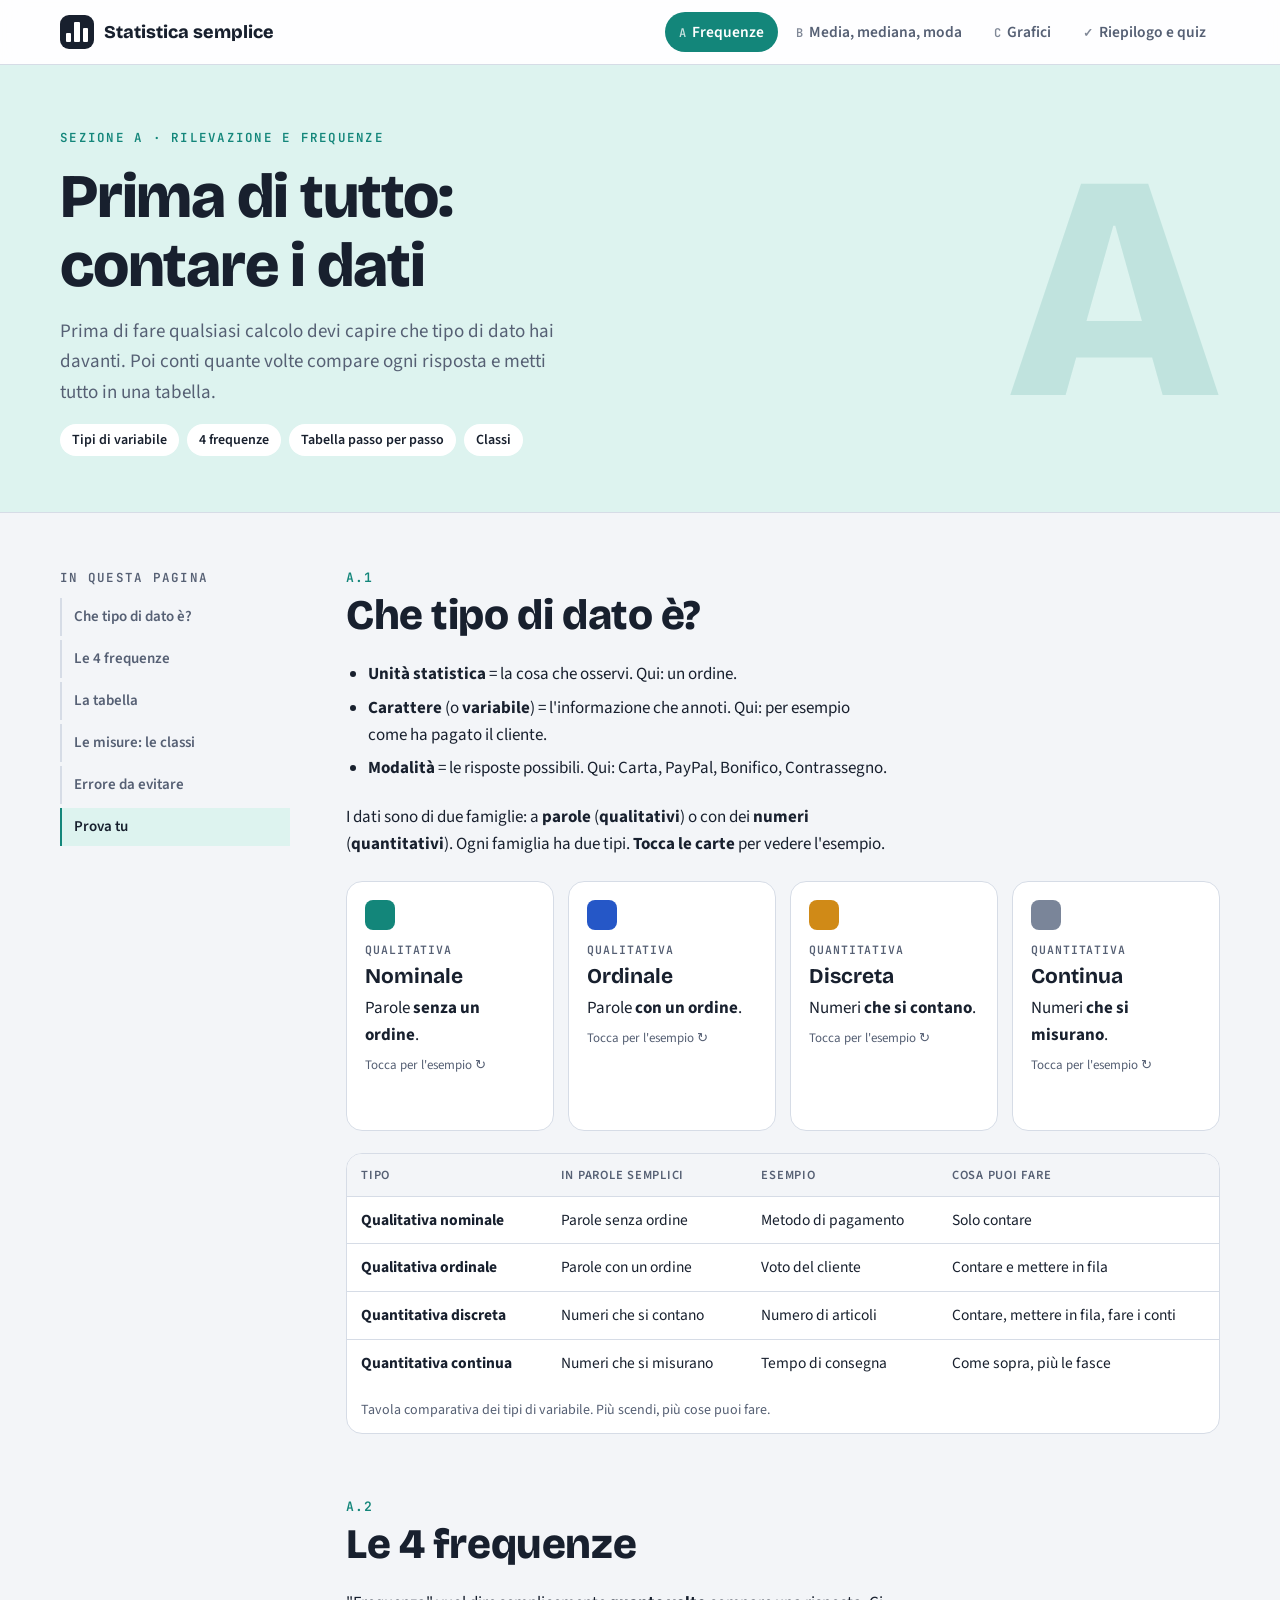
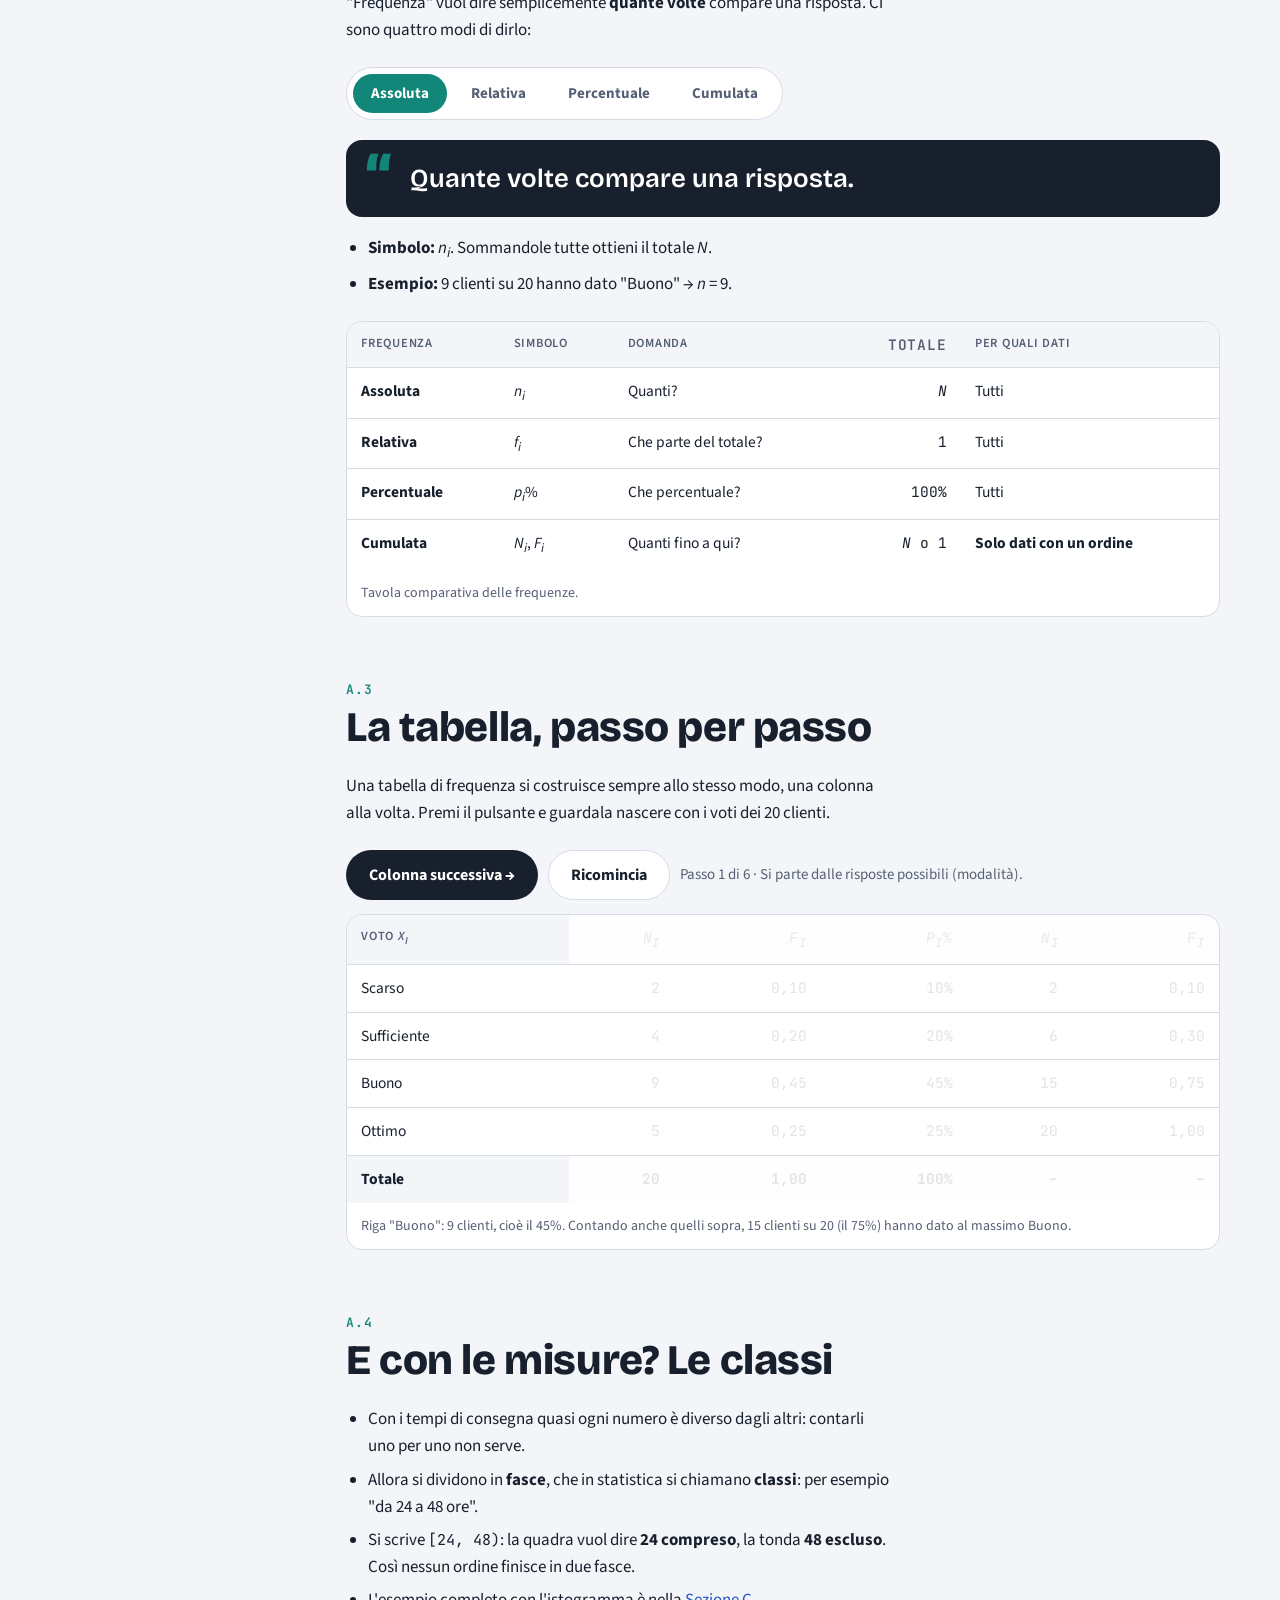
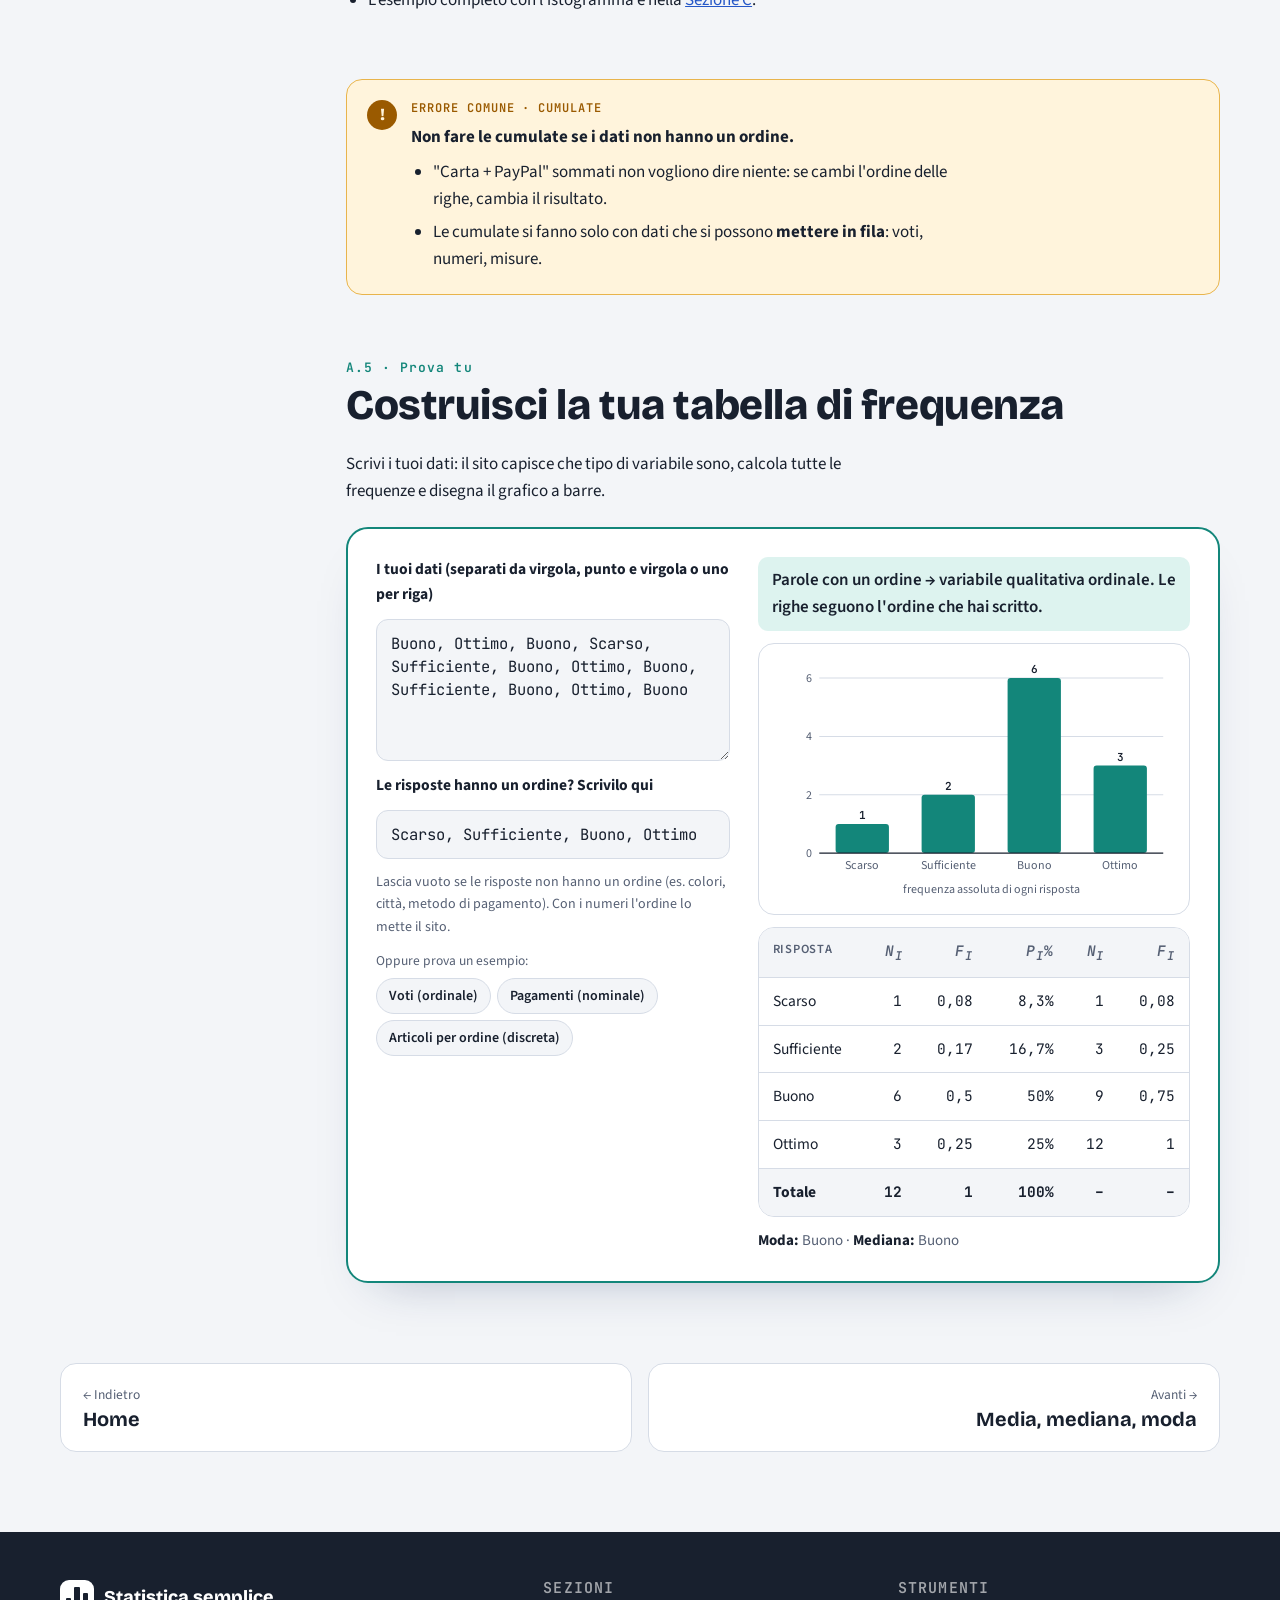
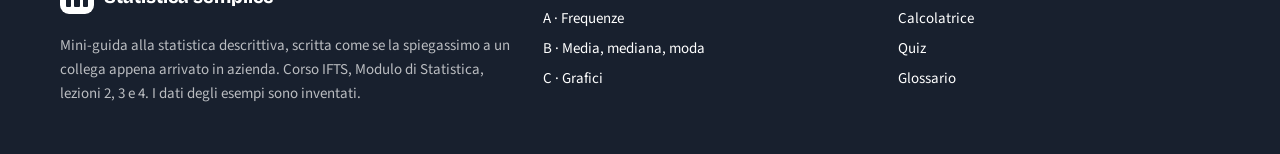
==== commit 4557c0ce: "Aggiungi gli strumenti "Prova tu" con grafico nelle pagine A, B e C A: tabella di frequenza e grafic" ====
--- a/frequenze.html
+++ b/frequenze.html
@@ -53,6 +53,7 @@
     <a href="#tabella">La tabella</a>
     <a href="#classi">Le misure: le classi</a>
     <a href="#errori-a">Errore da evitare</a>
+    <a href="#prova-a">Prova tu</a>
   </nav>
 
   <main class="content">
@@ -195,6 +196,37 @@
           <li>"Carta + PayPal" sommati non vogliono dire niente: se cambi l'ordine delle righe, cambia il risultato.</li>
           <li>Le cumulate si fanno solo con dati che si possono <strong>mettere in fila</strong>: voti, numeri, misure.</li>
         </ul>
+      </div>
+    </section>
+
+    <section id="prova-a">
+      <div class="sec-title rv"><span class="num">A.5 · Prova tu</span><h2>Costruisci la tua tabella di frequenza</h2></div>
+      <p class="rv">Scrivi i tuoi dati: il sito capisce che tipo di variabile sono, calcola tutte le frequenze e disegna il grafico a barre.</p>
+      <div class="tool rv" data-tool="freq">
+        <div class="tool-in">
+          <label for="fa-in">I tuoi dati (separati da virgola, punto e virgola o uno per riga)</label>
+          <textarea id="fa-in" rows="5" spellcheck="false">Buono, Ottimo, Buono, Scarso, Sufficiente, Buono, Ottimo, Buono, Sufficiente, Buono, Ottimo, Buono</textarea>
+          <label for="fa-ord">Le risposte hanno un ordine? Scrivilo qui</label>
+          <input id="fa-ord" type="text" value="Scarso, Sufficiente, Buono, Ottimo" spellcheck="false">
+          <p class="hint">Lascia vuoto se le risposte non hanno un ordine (es. colori, città, metodo di pagamento). Con i numeri l'ordine lo mette il sito.</p>
+          <div class="exs">
+            <span>Oppure prova un esempio:</span>
+            <button type="button" data-ex-a="Buono, Ottimo, Buono, Scarso, Sufficiente, Buono, Ottimo, Buono, Sufficiente, Buono, Ottimo, Buono|Scarso, Sufficiente, Buono, Ottimo">Voti (ordinale)</button>
+            <button type="button" data-ex-a="Carta, PayPal, Carta, Bonifico, Carta, PayPal, Contrassegno, Carta, PayPal, Carta, Bonifico, Carta|">Pagamenti (nominale)</button>
+            <button type="button" data-ex-a="1, 2, 1, 3, 2, 1, 4, 2, 1, 3, 5, 2, 1, 2, 3, 1, 4, 2, 1, 3|">Articoli per ordine (discreta)</button>
+          </div>
+        </div>
+        <div class="tool-out" aria-live="polite">
+          <p class="tool-type" data-type></p>
+          <figure class="chart"><div data-chart></div></figure>
+          <div class="tbl">
+            <table>
+              <thead><tr><th>Risposta</th><th class="n"><i>n<sub>i</sub></i></th><th class="n"><i>f<sub>i</sub></i></th><th class="n"><i>p<sub>i</sub></i>%</th><th class="n cum"><i>N<sub>i</sub></i></th><th class="n cum"><i>F<sub>i</sub></i></th></tr></thead>
+              <tbody></tbody>
+            </table>
+          </div>
+          <p class="tool-note" data-note></p>
+        </div>
       </div>
     </section>
   </main>
@@ -229,6 +261,7 @@
     </div>
   </div>
 </footer>
+<script src="tools.js"></script>
 <script src="app.js"></script>
 </body>
 </html>
--- a/style.css
+++ b/style.css
@@ -24,6 +24,8 @@
   --bad-bg: #fde8e6;
   --shadow: rgba(20, 40, 90, .35);
   --on-accent: #ffffff;
+  --c5: #7c4dbd;
+  --c6: #c2410c;
   --font-display: "Bricolage Grotesque", "Segoe UI", system-ui, sans-serif;
   --font-body: "Source Sans 3", "Segoe UI", system-ui, sans-serif;
   --font-mono: "JetBrains Mono", Consolas, "Courier New", monospace;
@@ -36,7 +38,7 @@
     --bg: #10141b; --surface: #171d27; --ink: #e6eaf2; --muted: #9aa4b6; --line: #2a3343; --grid: #1c2330;
     --blue: #7ea2ff; --blue-soft: #1d2945; --teal: #3fc1b0; --teal-soft: #14302d; --amber: #f0b24a; --amber-bar: #f0b24a; --amber-soft: #33270f;
     --slate: #8f9ab0; --warn: #f3c56b; --warn-bg: #2a2214; --warn-line: #8a6420; --ok: #5fd39a; --ok-bg: #15281e; --bad: #ff8a80; --bad-bg: #3a1b19;
-    --shadow: rgba(0, 0, 0, .7); --on-accent: #0f1420;
+    --shadow: rgba(0, 0, 0, .7); --on-accent: #0f1420; --c5: #b48cf0; --c6: #ff9a5c;
     color-scheme: dark;
   }
 }
@@ -44,7 +46,7 @@
   --bg: #10141b; --surface: #171d27; --ink: #e6eaf2; --muted: #9aa4b6; --line: #2a3343; --grid: #1c2330;
   --blue: #7ea2ff; --blue-soft: #1d2945; --teal: #3fc1b0; --teal-soft: #14302d; --amber: #f0b24a; --amber-bar: #f0b24a; --amber-soft: #33270f;
   --slate: #8f9ab0; --warn: #f3c56b; --warn-bg: #2a2214; --warn-line: #8a6420; --ok: #5fd39a; --ok-bg: #15281e; --bad: #ff8a80; --bad-bg: #3a1b19;
-  --shadow: rgba(0, 0, 0, .7); --on-accent: #0f1420;
+  --shadow: rgba(0, 0, 0, .7); --on-accent: #0f1420; --c5: #b48cf0; --c6: #ff9a5c;
   color-scheme: dark;
 }
 body.p-a { --sec: var(--teal); --sec-soft: var(--teal-soft); }
@@ -316,6 +318,46 @@
 #lab-msg { font-size: 16px; }
 #lab-msg.err { color: var(--bad); }
 
+/* Strumenti "prova con i tuoi dati" */
+.tool { background: var(--surface); border: 2px solid var(--sec); border-radius: 22px; padding: 28px; display: grid; grid-template-columns: minmax(0, 0.9fr) minmax(0, 1.1fr); gap: 28px; align-items: start; box-shadow: 0 24px 50px -32px var(--shadow); }
+.tool-in, .tool-out { display: grid; gap: 12px; min-width: 0; align-content: start; }
+.tool label, .tool .lbl2 { font-weight: 700; font-size: 15.5px; }
+.tool textarea, .tool input[type="text"] { width: 100%; font: 15.5px/1.5 var(--font-mono); padding: 12px 14px; border-radius: 12px; border: 1px solid var(--line); background: var(--bg); color: var(--ink); resize: vertical; }
+.tool textarea:focus, .tool input:focus { outline: 3px solid var(--sec); outline-offset: 1px; }
+.tool .hint { font-size: 14px; color: var(--muted); }
+.tool .exs { display: flex; flex-wrap: wrap; gap: 6px; }
+.tool .exs span { font-size: 13.5px; color: var(--muted); width: 100%; }
+.tool .exs button { font: 600 14px var(--font-body); padding: 7px 12px; border-radius: 999px; border: 1px solid var(--line); background: var(--bg); color: var(--ink); cursor: pointer; transition: border-color .2s, transform .2s; }
+.tool .exs button:hover { border-color: var(--sec); transform: translateY(-1px); }
+.tool figure { border-color: var(--line); padding: 14px; }
+.tool figure:hover { transform: none; box-shadow: none; }
+.tool .tool-type { font-weight: 600; padding: 10px 14px; border-radius: 10px; background: var(--sec-soft); }
+.tool .tool-type.err, .tool-note.err { background: var(--bad-bg); color: var(--bad); }
+.tool .tool-note { font-size: 15px; color: var(--muted); }
+.tool .tool-note b { color: var(--ink); }
+.tool .tbl { max-height: 320px; overflow: auto; }
+.tool .tbl th.muted { opacity: .5; }
+.kinds { display: grid; grid-template-columns: repeat(4, minmax(0, 1fr)); gap: 6px; }
+.kinds button { font: 700 14.5px var(--font-body); padding: 10px 6px; border-radius: 12px; border: 1px solid var(--line); background: var(--bg); color: var(--ink); cursor: pointer; display: grid; justify-items: center; gap: 4px; transition: border-color .2s, background .2s; }
+.kinds button svg { width: 26px; height: 20px; }
+.kinds button svg * { fill: var(--muted); }
+.kinds button[aria-pressed="true"] { border-color: var(--sec); background: var(--sec-soft); }
+.kinds button[aria-pressed="true"] svg * { fill: var(--sec); }
+.tool .pie { grid-template-columns: minmax(0, 170px) minmax(0, 1fr); gap: 14px; }
+.tool .legend { font-size: 14px; gap: 4px; }
+.tool .legend div { min-width: 0; }
+.tool .legend .n { white-space: nowrap; font-size: 12.5px; }
+.lab figure { background: var(--surface); }
+.lab figure:hover { transform: none; }
+svg .b5 { fill: var(--c5); } svg .b6 { fill: var(--c6); }
+svg .ptm { fill: var(--amber-bar); stroke: var(--amber-bar); }
+.legend i.b1 { background: var(--blue); } .legend i.b2 { background: var(--teal); } .legend i.b3 { background: var(--amber-bar); }
+.legend i.b4 { background: var(--slate); } .legend i.b5 { background: var(--c5); } .legend i.b6 { background: var(--c6); }
+.key { display: flex; flex-wrap: wrap; gap: 14px; font-size: 13.5px; color: var(--muted); }
+.key i { display: inline-block; width: 18px; height: 0; border-top: 2px solid; vertical-align: middle; margin-right: 6px; }
+.key .k-med { border-color: var(--teal); } .key .k-mean { border-top-style: dashed; border-color: var(--bad); }
+.key .k-mode { width: 10px; height: 10px; border: none; border-radius: 50%; background: var(--amber-bar); }
+
 /* Riepilogo: passi, quiz, glossario */
 .steps { counter-reset: s; list-style: none; padding: 0; display: grid; grid-template-columns: repeat(4, minmax(0, 1fr)); gap: 14px; max-width: none; }
 .steps li { counter-increment: s; background: var(--surface); border: 1px solid var(--line); border-radius: 16px; padding: 20px; display: grid; gap: 6px; align-content: start; }
@@ -400,7 +442,7 @@
   .toc .eyebrow { width: 100%; margin: 0; }
   .toc a { border: 1px solid var(--line); border-radius: 999px; padding: 5px 12px; font-size: 14px; }
   .flips { grid-template-columns: repeat(2, minmax(0, 1fr)); }
-  .stage { grid-template-columns: minmax(0, 1fr); }
+  .stage, .tool { grid-template-columns: minmax(0, 1fr); }
   .stage-menu { grid-template-columns: repeat(2, minmax(0, 1fr)); }
   .steps { grid-template-columns: repeat(2, minmax(0, 1fr)); }
   .pick-btns { grid-template-columns: repeat(2, minmax(0, 1fr)); }
@@ -426,7 +468,8 @@
   .pie { grid-template-columns: minmax(0, 1fr); justify-items: center; }
   .pie svg { max-width: 200px; }
   .pie .legend { width: 100%; }
-  .picker, .lab { padding: 22px; }
+  .picker, .lab, .tool { padding: 20px; }
+  .kinds { grid-template-columns: repeat(2, minmax(0, 1fr)); }
   .pager { grid-template-columns: minmax(0, 1fr); }
   .pager a.next { grid-column: 1; }
   .formula { font-size: 18px; }
